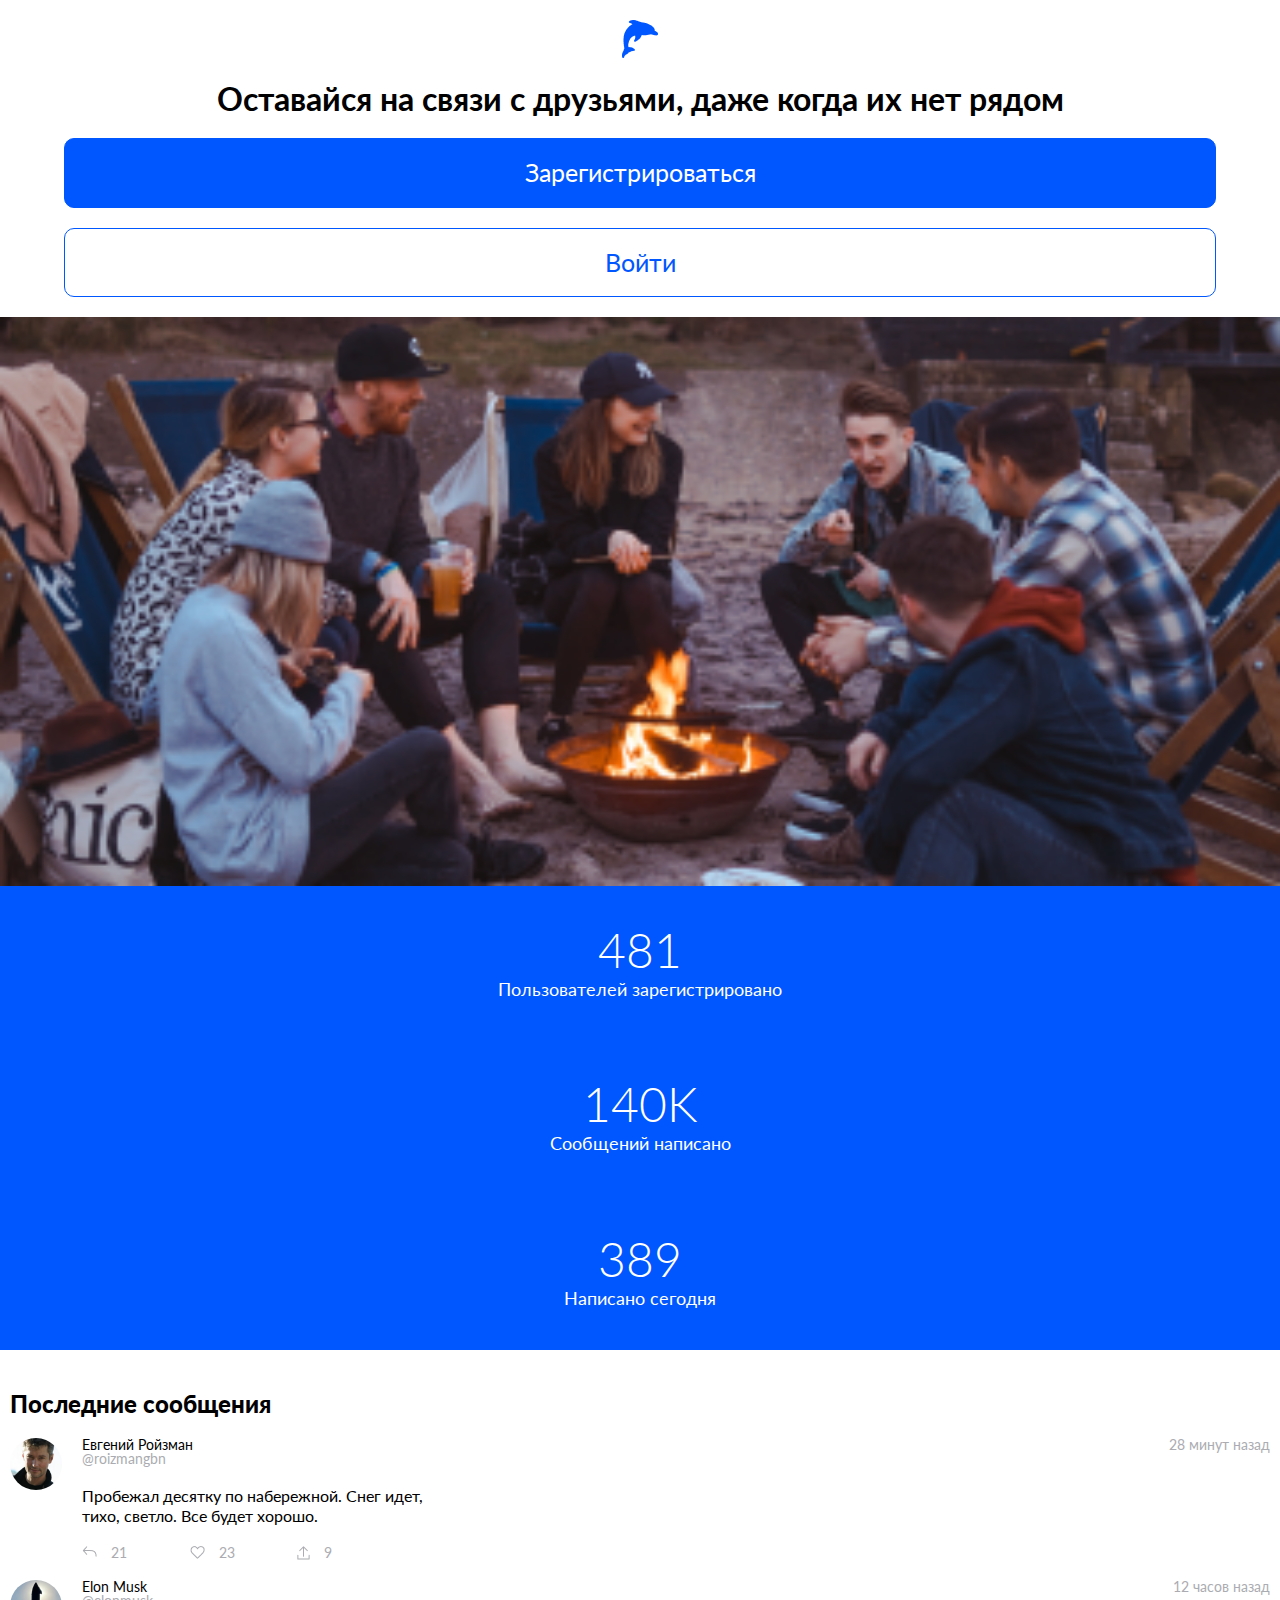
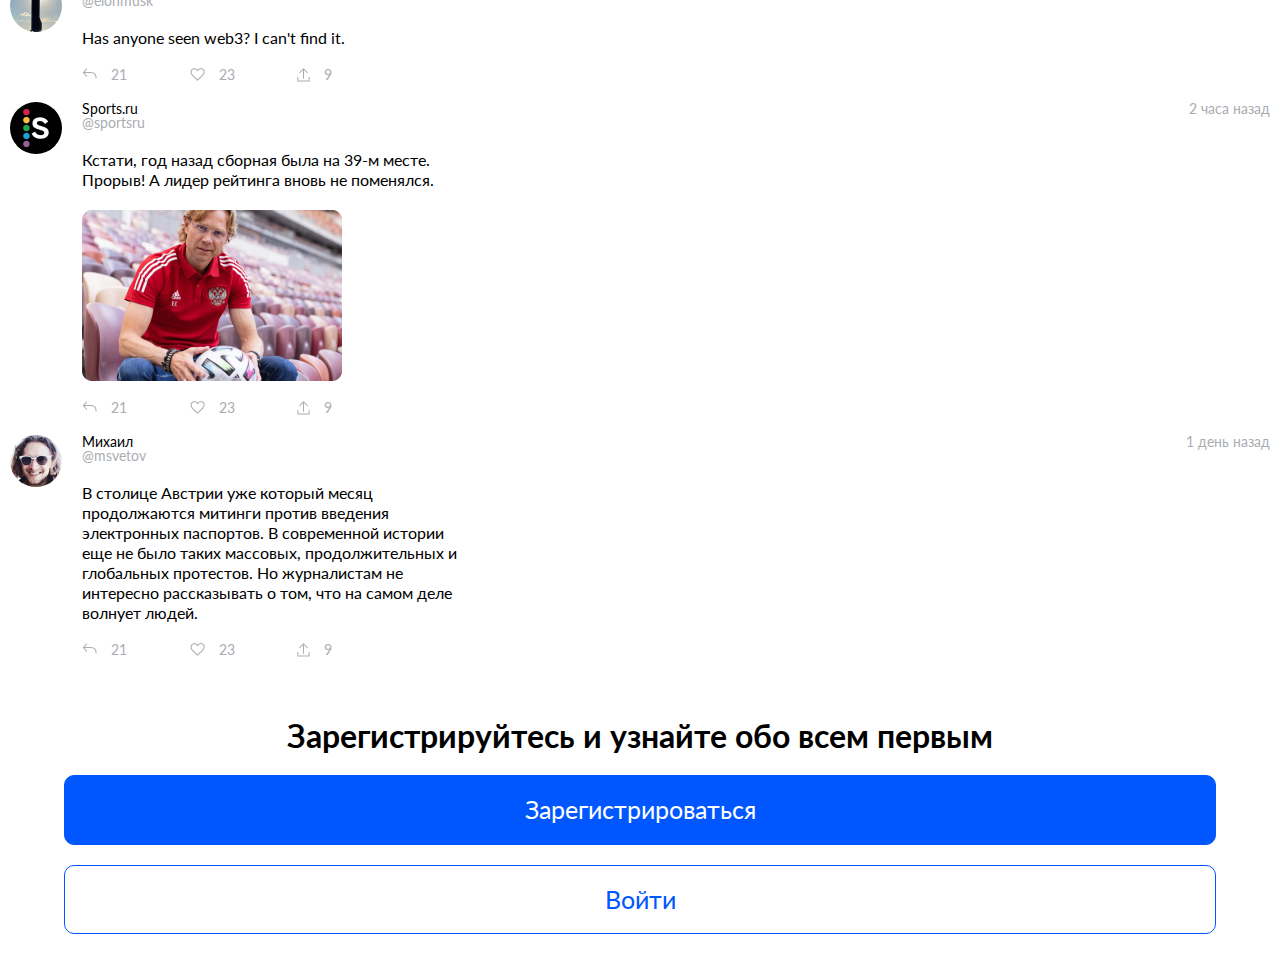
==== index.html @ f8b87ea4 "17 commit" ====
<!DOCTYPE html>
<html lang="en">
<head>
    <meta charset="UTF-8">
    <meta http-equiv="X-UA-Compatible" content="IE=edge">
    <meta name="viewport" content="width=device-width, initial-scale=1.0">
    <title>Document</title>
    <link rel="stylesheet" href="style.css">
    <link rel="preconnect" href="https://fonts.googleapis.com">
    <link rel="preconnect" href="https://fonts.gstatic.com" crossorigin>
    <link href="https://fonts.googleapis.com/css2?family=Grape+Nuts&family=Lato:wght@300;400&display=swap" rel="stylesheet">
</head>
<body>
  <div class="layout">
    <div class="header">
      <div class="intro">
        <div class="intro_logo"><img src="img/logo.png"></div>
          <div class="intro_logo_text">
          <div class="intro_text">
            <p>Оставайся на связи с друзьями, даже когда их нет рядом</p>
          </div>
        </div>
        <div class="intro_buttons">
          <button class="intro_buttons_item button_reg">Зарегистрироваться</button>
          <button class="intro_buttons_item button_enter">Войти</button>
        </div>
      </div>
      <div class="picture">
        <img src="img/header_picture.png" class="picture_header">
      </div>
    </div>
    <div class="main">
      <div class="statistics">
        <div class="statistics_block_item">
          <p class="statistics_num">481</p>
          <p class="statistics_text">Пользователей зарегистрировано</p>
        </div>
        <div class="statistics_block_item">
          <p class="statistics_num">140K</p>
          <p class="statistics_text">Сообщений написано</p>
        </div>
        <div class="statistics_block_item">
          <p class="statistics_num">389</p>
          <p class="statistics_text">Написано сегодня</p>
        </div>
      </div>
      <div class="messages">
        <p class="messages_topic">Последние сообщения</p>
        <div class="messages_block">
            <div class="messages_avatar">
                <img src="img/roizman.png">
            </div>
            <div class="messages_info">
                <div class="messages_info_name_nickname">
                    <p>Евгений Ройзман</p>
                    <p class="messages_info_nickname">@roizmangbn</p>
                </div>
                <div class="messages_info_text"><p>Пробежал десятку по набережной. Снег идет, тихо, светло. Все будет хорошо.</p></div>
                <div class="messages_icons">
                    <div class="left_icon_block icon_block">
                        <div class="left_icon_block_img icon_item"><img src="img/right.png"></div>
                        <div class="left_icon_block_num icon_item"><p>21</p></div>
                    </div>
                    <div class="heart_icon_block icon_block">
                        <div class="left_icon_block_img icon_item"><img src="img/heart.png"></div>
                        <div class="left_icon_block_num icon_item"><p>23</p></div>
                    </div>
                    <div class="share_icon_block icon_block">
                        <div class="left_icon_block_img icon_item"><img src="img/share.png"></div>
                        <div class="left_icon_block_num icon_item"><p>9</p></div>
                    </div>
                </div>
            </div>
            <div class="messages_time"><p>28 минут назад</p></div>
        </div>
        <div class="messages_block">
            <div class="messages_avatar">
                <img src="img/ilon_mask.png">
            </div>
            <div class="messages_info">
                <div class="messages_info_name_nickname">
                    <p>Elon Musk</p>
                    <p class="messages_info_nickname">@elonmusk</p>
                </div>
                <div class="messages_info_text"><p>Has anyone seen web3? I can't find it.</p></div>
                <div class="messages_icons">
                    <div class="left_icon_block icon_block">
                        <div class="left_icon_block_img icon_item"><img src="img/right.png"></div>
                        <div class="left_icon_block_num icon_item"><p>21</p></div>
                    </div>
                    <div class="heart_icon_block icon_block">
                        <div class="left_icon_block_img icon_item"><img src="img/heart.png"></div>
                        <div class="left_icon_block_num icon_item"><p>23</p></div>
                    </div>
                    <div class="share_icon_block icon_block">
                        <div class="left_icon_block_img icon_item"><img src="img/share.png"></div>
                        <div class="left_icon_block_num icon_item"><p>9</p></div>
                    </div>
                </div>
            </div>
            <div class="messages_time"><p>12 часов назад</p></div>
        </div>
        <div class="messages_block">
            <div class="messages_avatar">
                <img src="img/sports_ru_logo.png">
            </div>
            <div class="messages_info">
                <div class="messages_info_name_nickname">
                    <p>Sports.ru</p>
                    <p class="messages_info_nickname">@sportsru</p>
                </div>
                <div class="messages_info_text"><p>Кстати, год назад сборная была на 39-м месте. Прорыв! А лидер рейтинга вновь не поменялся.</p></div>
                <div class="messages_info_img"><img src="img/karpin.png"></div>
                <div class="messages_icons">
                    <div class="left_icon_block icon_block">
                        <div class="left_icon_block_img icon_item"><img src="img/right.png"></div>
                        <div class="left_icon_block_num icon_item"><p>21</p></div>
                    </div>
                    <div class="heart_icon_block icon_block">
                        <div class="left_icon_block_img icon_item"><img src="img/heart.png"></div>
                        <div class="left_icon_block_num icon_item"><p>23</p></div>
                    </div>
                    <div class="share_icon_block icon_block">
                        <div class="left_icon_block_img icon_item"><img src="img/share.png"></div>
                        <div class="left_icon_block_num icon_item"><p>9</p></div>
                    </div>
                </div>
            </div>
            <div class="messages_time"><p>2 часа назад</p></div>
        </div>
        <div class="messages_block msvetov_text">
            <div class="messages_avatar">
                <img src="img/svetov.png">
            </div>
            <div class="messages_info">
                <div class="messages_info_name_nickname">
                    <p>Михаил</p>
                    <p class="messages_info_nickname">@msvetov</p>
                </div>
                <div class="messages_info_text"><p>В столице Австрии уже который месяц продолжаются митинги против введения электронных паспортов. В современной истории еще не было таких массовых, продолжительных и глобальных протестов. Но журналистам не интересно рассказывать о том, что на самом деле волнует людей.</p></div>
                <div class="messages_icons">
                    <div class="left_icon_block icon_block">
                        <div class="left_icon_block_img icon_item"><img src="img/right.png"></div>
                        <div class="left_icon_block_num icon_item"><p>21</p></div>
                    </div>
                    <div class="heart_icon_block icon_block">
                        <div class="left_icon_block_img icon_item"><img src="img/heart.png"></div>
                        <div class="left_icon_block_num icon_item"><p>23</p></div>
                    </div>
                    <div class="share_icon_block icon_block">
                        <div class="left_icon_block_img icon_item"><img src="img/share.png"></div>
                        <div class="left_icon_block_num icon_item"><p>9</p></div>
                    </div>
                </div>
            </div>
            <div class="messages_time"><p>1 день назад</p></div>
        </div>
    </div>
    <div class="footer">
      <div class="intro">
          <div class="intro_logo_text footer_text">
              <div class="intro_text"><p>Зарегистрируйтесь и узнайте обо всем первым</p></div>
          </div>
          <div class="intro_buttons">
              <button class="intro_buttons_item button_reg">Зарегистрироваться</button>
              <button class="intro_buttons_item button_enter">Войти</button>
          </div>
      </div>
  </div>
  </div>
</body>
</html>
---- style.css ----
@import url('https://fonts.googleapis.com/css2?family=Grape+Nuts&display=swap');

body{
    font-family: 'Lato', sans-serif;
}

*{
    padding: 0;
    margin: 0;
    border: 0;
}

*,*:before,*:after{
    -moz-box-sizing: border-box;
    -webkit-box-sizing: border-box;
    box-sizing: border-box;
}

:focus,:active{outline: none;}
a:focus,a:active{outline: none;}

nav,footer,header,aside{display: block;}

html,body{
    height: 100%;
    width: 100%;
    font-size: 100%;
    line-height: 1;
    font-size: 14px; 
    -ms-text-size-adjust: 100%;
    -moz-text-size-adjust: 100%;
    -webkit-text-size-adjust: 100%;
}

input,button,textarea{font-family:inherit}

input::-ms-clear{display: none}
button{cursor: pointer;}
button::-moz-focus-inner {padding:0; border:0;}
a, a:visited{text-decoration: none;}
ul li{list-style: none;}
img{vertical-align: top;}

h1, h2, h3, h4, h5, h6 {font-size: inherit; font-weight: 400;}

.layout{
  margin: 0 auto;
}

.header{
  padding: 20px 0px 0px 0px; 
}

.intro_text{
  font-size: 32px;
  font-weight: 700;
  padding: 0px 25px 0px 25px;
}

.intro{
  margin-bottom: 20px;
}

.intro_logo{
  margin: 0 auto;
  padding: 0 0 60px 0;
  width: 36px;
  height: 38px;
}

.intro_logo_img{
  width: 36px;
  height: 38px;
}


.intro_text p{
  text-align: center;
  line-height: 38px;
}

.intro_buttons{
  display: flex;
  flex-direction: column;
  align-items: center;
  margin-top: 20px;
}

.intro_buttons_item{
  display: inline-block;
  padding: 15px 30px;
  color: white;
  border: 1px solid #0057FF;
  border-radius: 10px;
  user-select: none;
  line-height: 1.5;
  font-size: 25px;
  width: 90%; 
}

.button_reg{
  background: #0057FF;
}

.button_enter{
  background: white;
  color: #0057FF;
  margin-top: 20px;
}

.picture img {
  width: 100%; 
}

.picture_header{
  width: 440px;
}

.main{
  display: flex;
  flex-direction: column;
}

.statistics{
  background: #0057FF;
  display: flex;
  flex-direction: column;
  justify-content: space-around;
  align-items: center;
}

.statistics_block_item{
  text-align: center;
  margin: 40px 0 40px 0;
}

.statistics_num{
  color: white;
  font-size: 48px;
  font-weight: 300;
}

.statistics_text{
  margin-top: 5px;
  color: white;
  font-size: 18px;
  font-weight: 400;
  line-height: 21.6px;
}


.messages_topic{
  font-size: 24px;
  line-height: 28.8px;
  font-weight: 900;
}

.messages{
  max-width: 100%;
  margin: 40px 10px 40px 10px;
  display: flex;
  flex-direction: column;
}

.messages_avatar img{
  border-radius: 30px;
}

.messages_block{
  max-width: 100%;
  display: flex;
}

.messages_avatar{
  margin-right: 20px;
}

.messages p{
  margin-bottom: 20px;
}

.messages_time{
  text-align: end;
  color: #ABACB1;
  flex-grow: 1;
}

.messages_info_nickname{
  color: #ABACB1;
}

.messages_info{
  display: flex;
  flex-direction: column;
  width: 380px;
}

.messages_info_text{
  font-size: 16px;
  line-height: 20px;
}

.messages_info_name_nickname{
  margin-bottom: 20px;
}

.messages_info_name_nickname p{
  margin: 0;
}

.messages_info_nickname{
  color: #ABACB1;
}

.icon_item{
  display: inline-block;
  font-size: 14px;
  color: #ABACB1;
}

.messages_icons{
  width: 250px;
  display: flex;
  justify-content: space-between;
}

.messages_info_img img{
  margin: 0 0 20px 0;
}

.left_icon_block_num{
  margin-left: 10px;
}

.msvetov_text{
 background: linear-gradient(0deg, #FFFFFF 21.87%, rgba(255, 255, 255, 0) 100%);
 mix-blend-mode: normal;
}

.footer{
  max-width: 100%;
}

.footer_text{
  padding: 0 50px 0 50px;
}
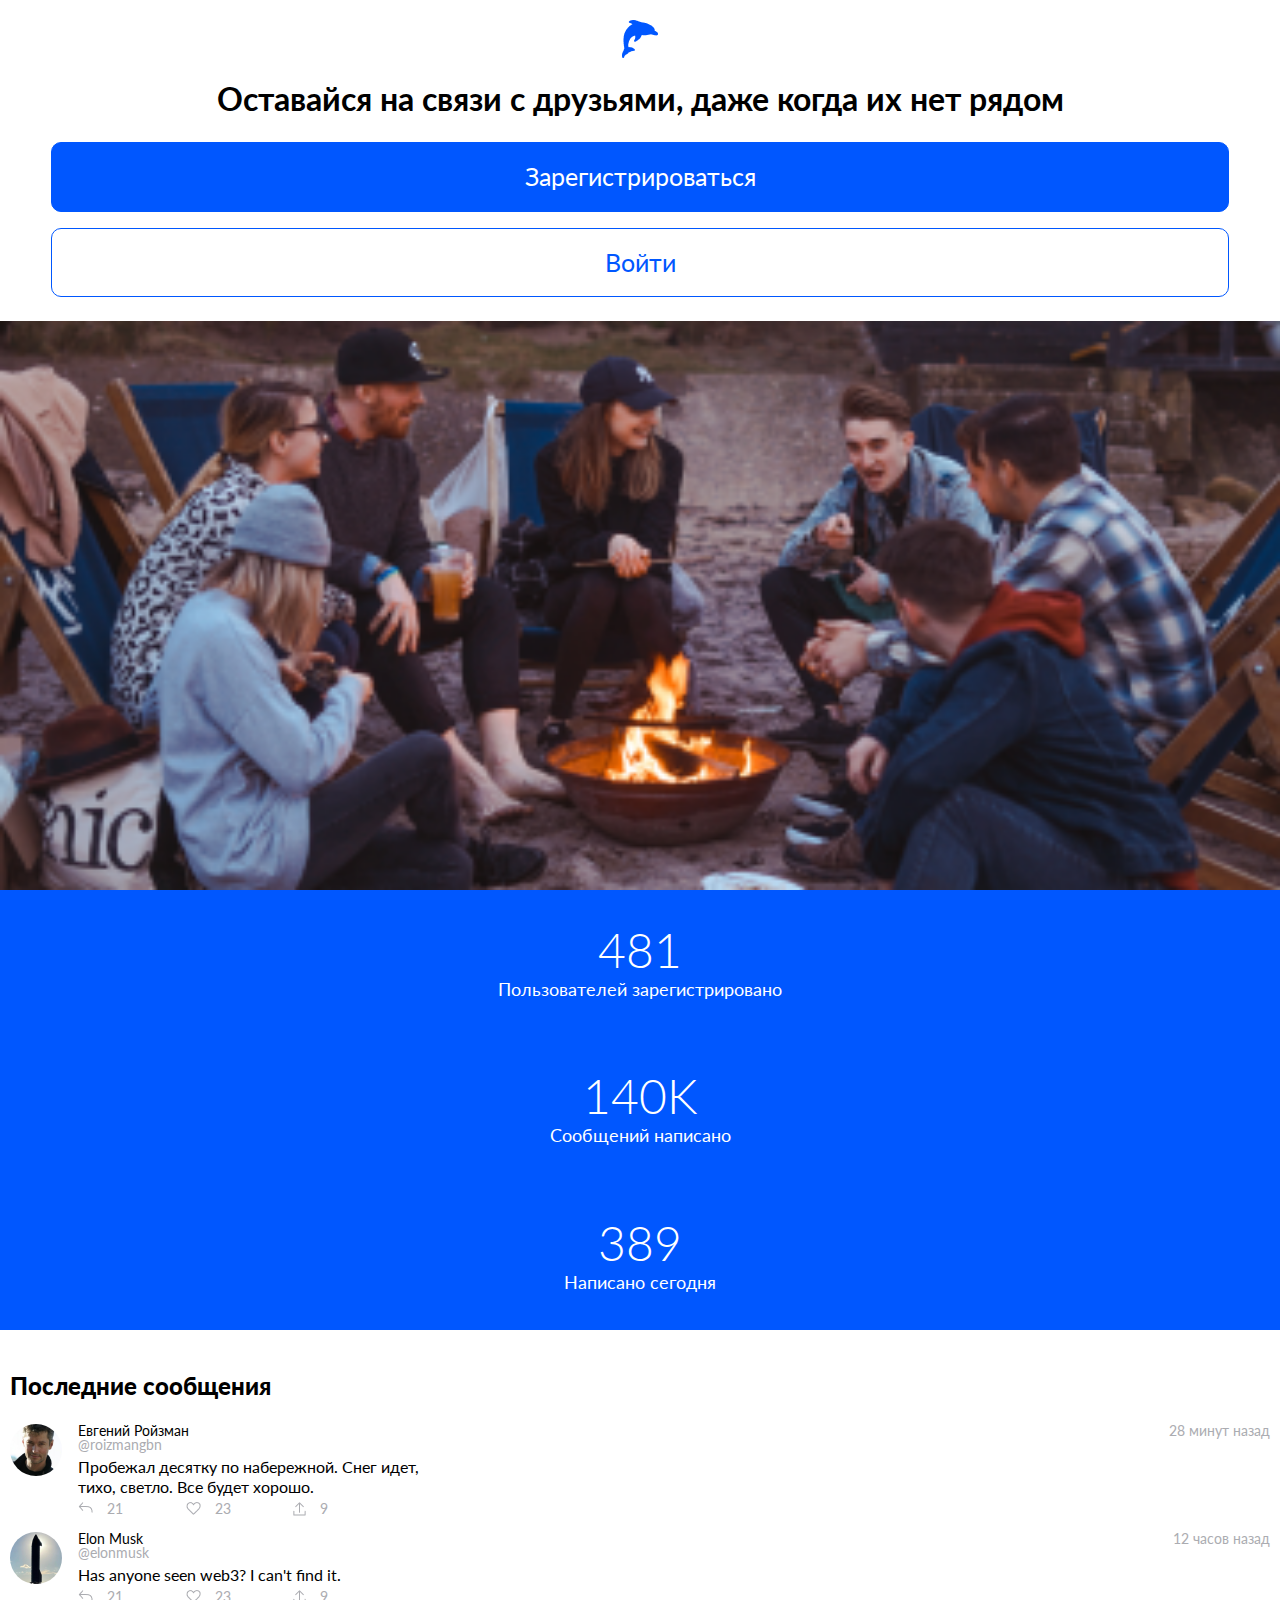
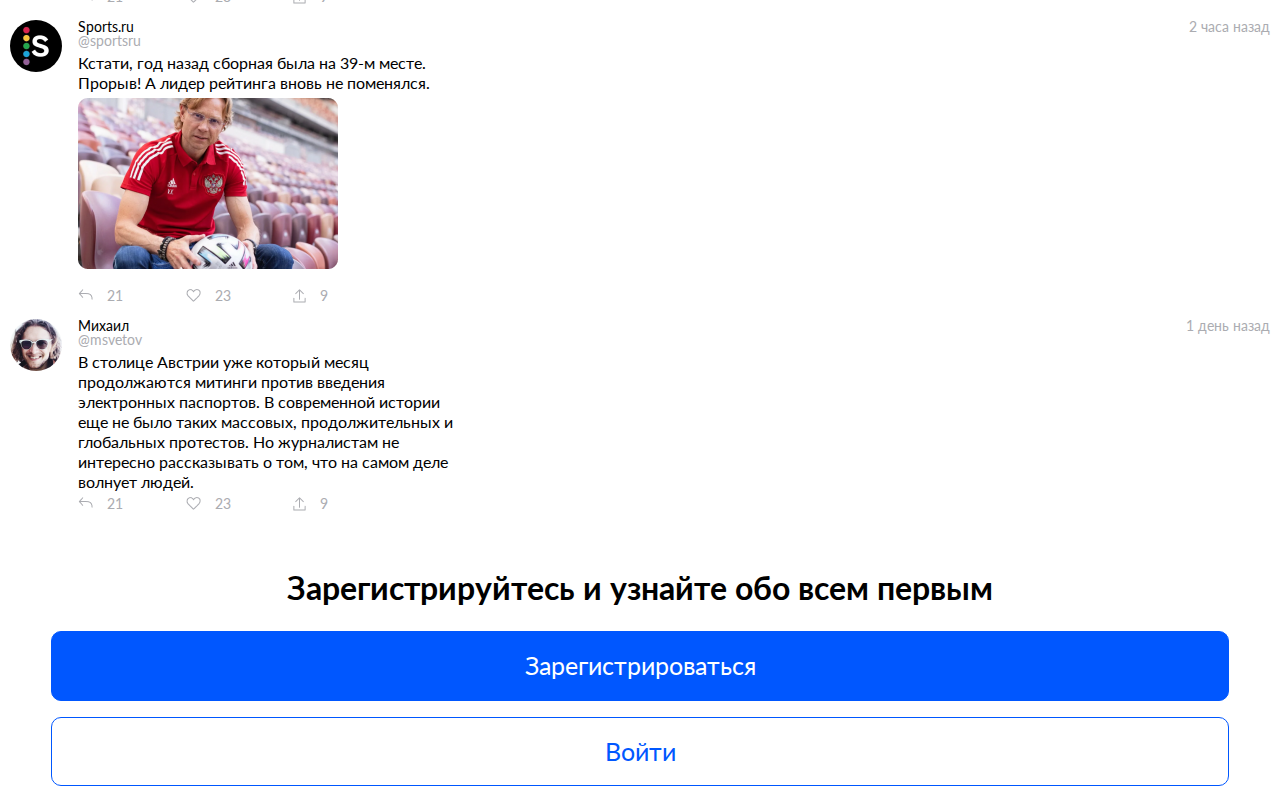
==== commit 39896570: "18 commit" ====
--- a/index.html
+++ b/index.html
@@ -45,7 +45,7 @@
         </div>
       </div>
       <div class="messages">
-        <p class="messages_topic">Последние сообщения</p>
+        <p class="messages_topic messages_p">Последние сообщения</p>
         <div class="messages_block">
             <div class="messages_avatar">
                 <img src="img/roizman.png">
--- a/style.css
+++ b/style.css
@@ -54,11 +54,12 @@
 .intro_text{
   font-size: 32px;
   font-weight: 700;
-  padding: 0px 25px 0px 25px;
+  padding: 0px 0px 0px 0px;
+  word-wrap: break-word;
 }
 
 .intro{
-  margin-bottom: 20px;
+  margin-bottom: 24px;
 }
 
 .intro_logo{
@@ -83,7 +84,7 @@
   display: flex;
   flex-direction: column;
   align-items: center;
-  margin-top: 20px;
+  margin-top: 24px;
 }
 
 .intro_buttons_item{
@@ -95,7 +96,7 @@
   user-select: none;
   line-height: 1.5;
   font-size: 25px;
-  width: 90%; 
+  width: 92%;
 }
 
 .button_reg{
@@ -105,7 +106,7 @@
 .button_enter{
   background: white;
   color: #0057FF;
-  margin-top: 20px;
+  margin-top: 16px;
 }
 
 .picture img {
@@ -131,7 +132,7 @@
 
 .statistics_block_item{
   text-align: center;
-  margin: 40px 0 40px 0;
+  margin: 36px 0 36px 0;
 }
 
 .statistics_num{
@@ -157,7 +158,7 @@
 
 .messages{
   max-width: 100%;
-  margin: 40px 10px 40px 10px;
+  margin: 42px 10px 42px 10px;
   display: flex;
   flex-direction: column;
 }
@@ -172,12 +173,9 @@
 }
 
 .messages_avatar{
-  margin-right: 20px;
-}
-
-.messages p{
-  margin-bottom: 20px;
-}
+  margin-right: 16px;
+}
+
 
 .messages_time{
   text-align: end;
@@ -194,14 +192,20 @@
   flex-direction: column;
   width: 380px;
 }
+
+.messages_p{
+  margin-bottom: 24px;
+}
+
 
 .messages_info_text{
   font-size: 16px;
   line-height: 20px;
+  margin-bottom: 5px;
 }
 
 .messages_info_name_nickname{
-  margin-bottom: 20px;
+  margin-bottom: 5px;
 }
 
 .messages_info_name_nickname p{
@@ -222,6 +226,7 @@
   width: 250px;
   display: flex;
   justify-content: space-between;
+  margin-bottom: 16px;
 }
 
 .messages_info_img img{
@@ -243,4 +248,4 @@
 
 .footer_text{
   padding: 0 50px 0 50px;
-}+}
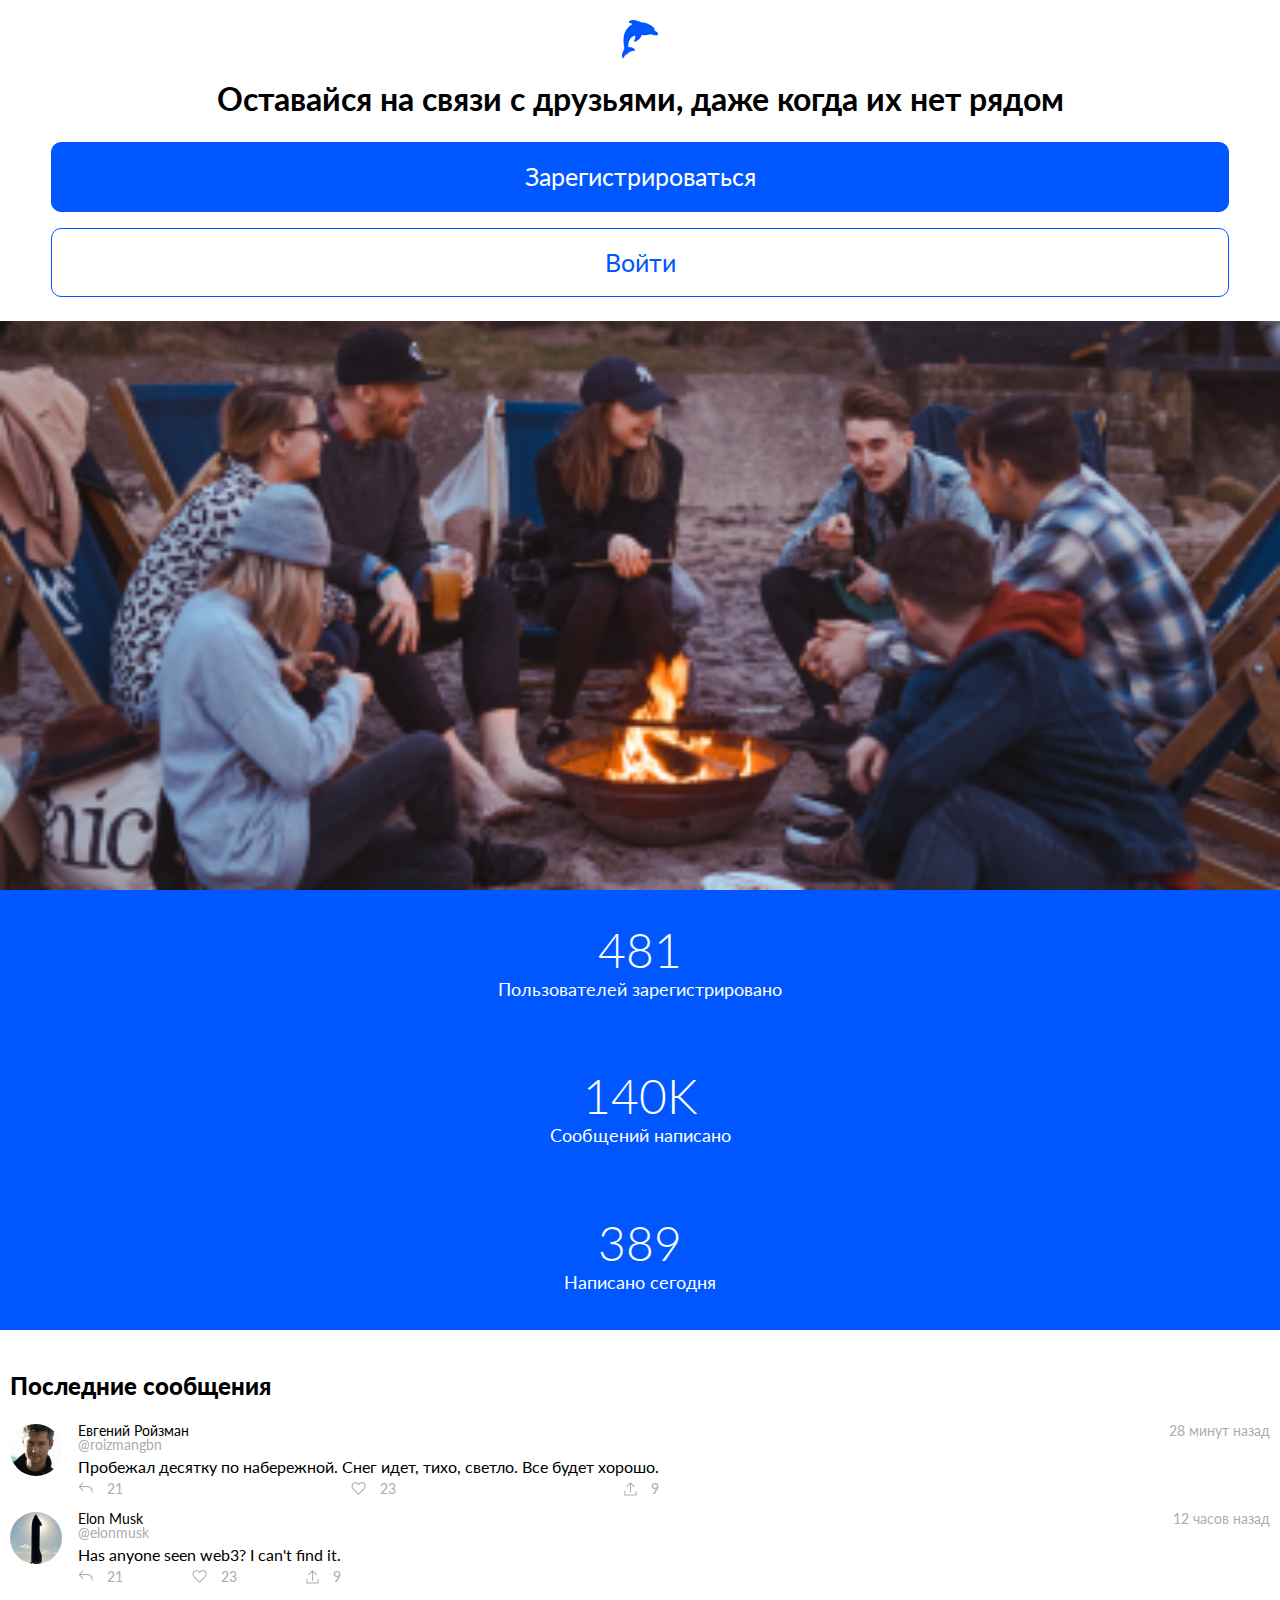
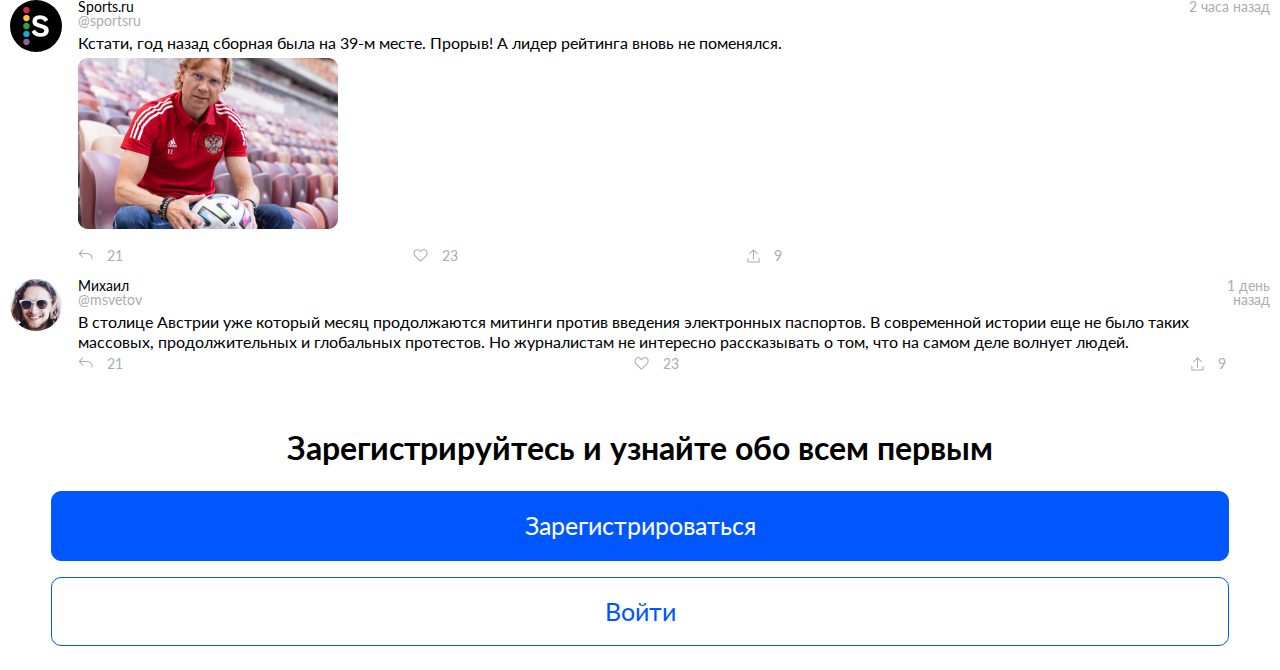
==== commit 6e6988f3: "21 commit" ====
--- a/index.html
+++ b/index.html
@@ -11,8 +11,7 @@
     <link href="https://fonts.googleapis.com/css2?family=Grape+Nuts&family=Lato:wght@300;400&display=swap" rel="stylesheet">
 </head>
 <body>
-  <div class="layout">
-    <div class="header">
+  <div class="header">
       <div class="intro">
         <div class="intro_logo"><img src="img/logo.png"></div>
           <div class="intro_logo_text">
@@ -167,6 +166,5 @@
           </div>
       </div>
   </div>
-  </div>
 </body>
 </html>--- a/style.css
+++ b/style.css
@@ -42,10 +42,6 @@
 img{vertical-align: top;}
 
 h1, h2, h3, h4, h5, h6 {font-size: inherit; font-weight: 400;}
-
-.layout{
-  margin: 0 auto;
-}
 
 .header{
   padding: 20px 0px 0px 0px; 
@@ -190,7 +186,6 @@
 .messages_info{
   display: flex;
   flex-direction: column;
-  width: 380px;
 }
 
 .messages_p{
@@ -223,7 +218,6 @@
 }
 
 .messages_icons{
-  width: 250px;
   display: flex;
   justify-content: space-between;
   margin-bottom: 16px;
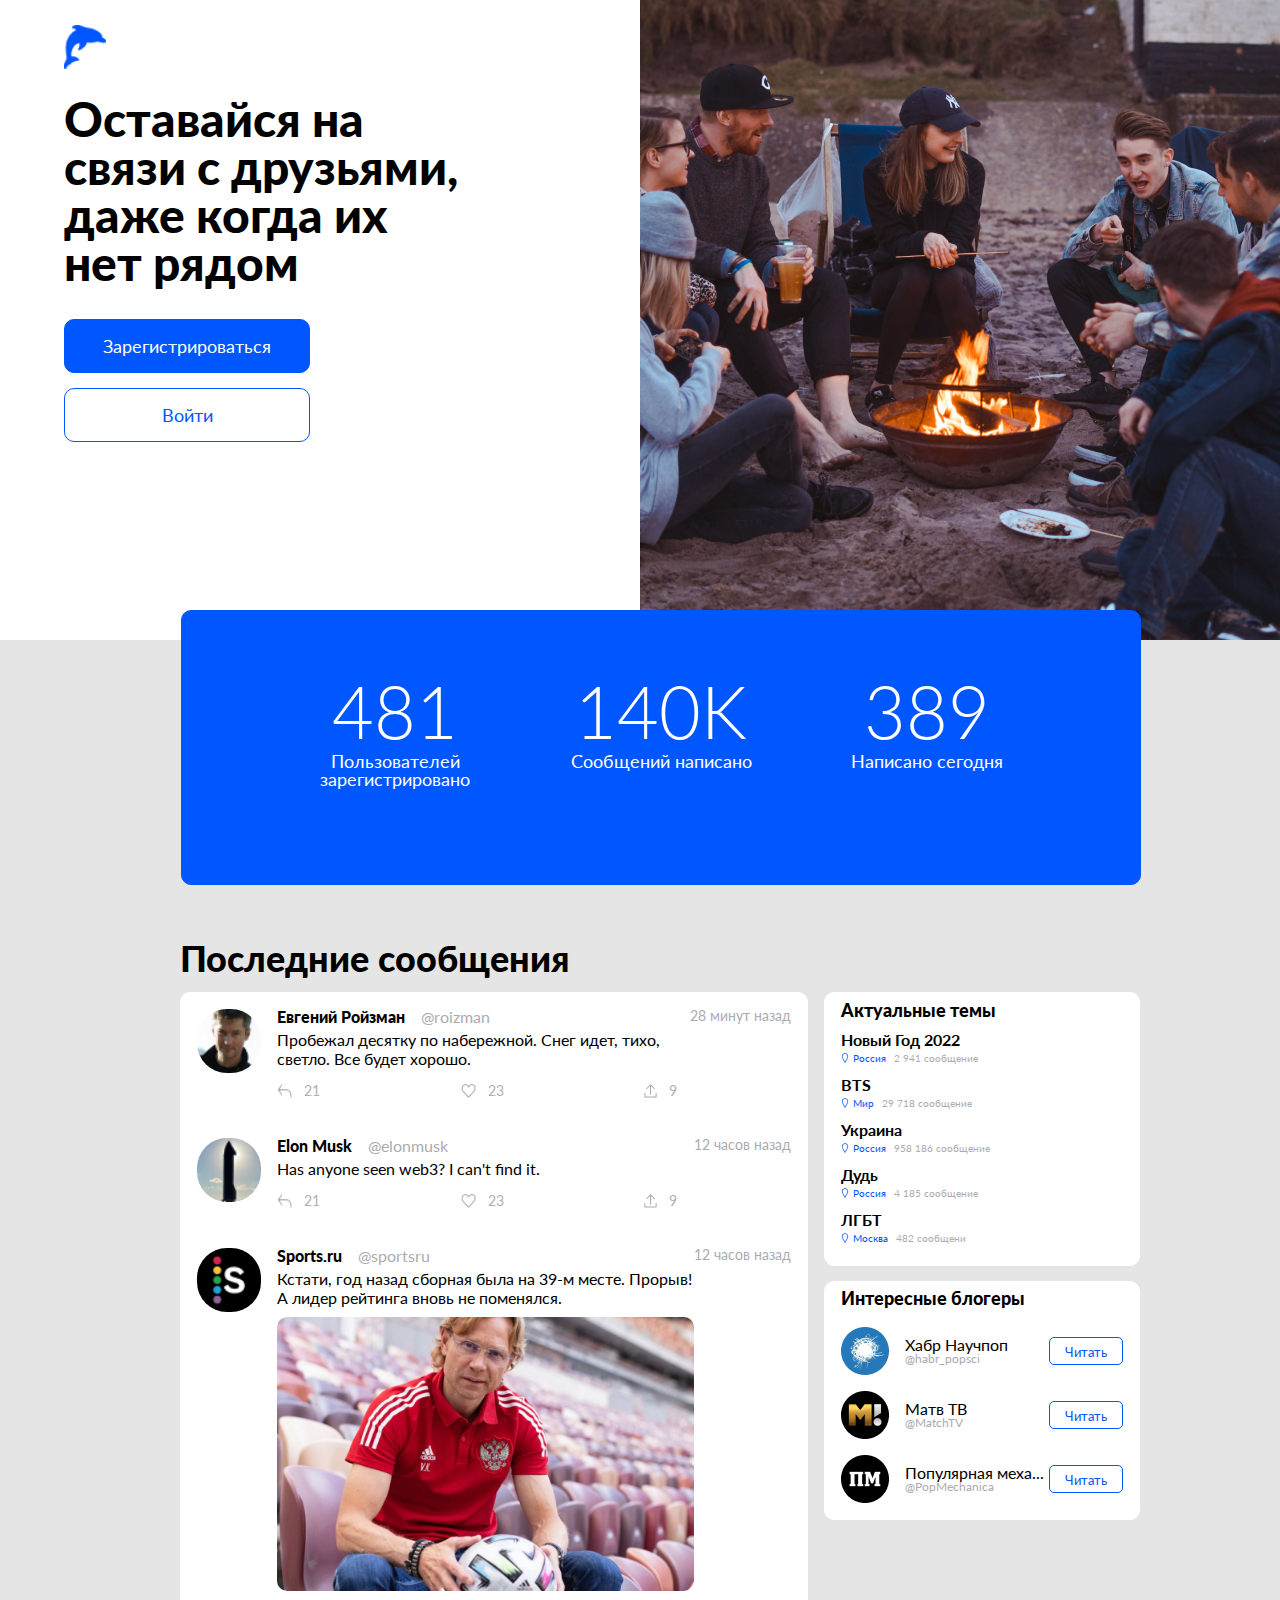
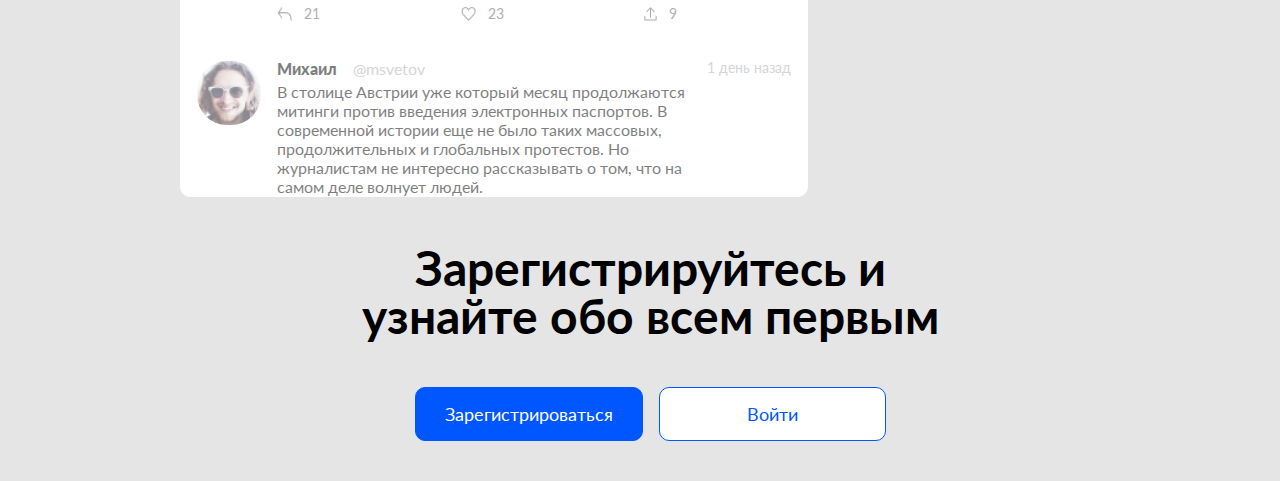
==== commit c1228529: "24 commit" ====
--- a/index.html
+++ b/index.html
@@ -8,163 +8,251 @@
     <link rel="stylesheet" href="style.css">
     <link rel="preconnect" href="https://fonts.googleapis.com">
     <link rel="preconnect" href="https://fonts.gstatic.com" crossorigin>
-    <link href="https://fonts.googleapis.com/css2?family=Grape+Nuts&family=Lato:wght@300;400&display=swap" rel="stylesheet">
+    <link href="https://fonts.googleapis.com/css2?family=Grape+Nuts&family=Lato:wght@300;400;700;900&display=swap" rel="stylesheet">
 </head>
 <body>
-  <div class="header">
-      <div class="intro">
-        <div class="intro_logo"><img src="img/logo.png"></div>
-          <div class="intro_logo_text">
-          <div class="intro_text">
-            <p>Оставайся на связи с друзьями, даже когда их нет рядом</p>
-          </div>
-        </div>
-        <div class="intro_buttons">
-          <button class="intro_buttons_item button_reg">Зарегистрироваться</button>
-          <button class="intro_buttons_item button_enter">Войти</button>
-        </div>
-      </div>
-      <div class="picture">
-        <img src="img/header_picture.png" class="picture_header">
-      </div>
-    </div>
-    <div class="main">
-      <div class="statistics">
-        <div class="statistics_block_item">
-          <p class="statistics_num">481</p>
-          <p class="statistics_text">Пользователей зарегистрировано</p>
-        </div>
-        <div class="statistics_block_item">
-          <p class="statistics_num">140K</p>
-          <p class="statistics_text">Сообщений написано</p>
-        </div>
-        <div class="statistics_block_item">
-          <p class="statistics_num">389</p>
-          <p class="statistics_text">Написано сегодня</p>
-        </div>
-      </div>
-      <div class="messages">
-        <p class="messages_topic messages_p">Последние сообщения</p>
-        <div class="messages_block">
-            <div class="messages_avatar">
-                <img src="img/roizman.png">
-            </div>
-            <div class="messages_info">
-                <div class="messages_info_name_nickname">
-                    <p>Евгений Ройзман</p>
-                    <p class="messages_info_nickname">@roizmangbn</p>
-                </div>
-                <div class="messages_info_text"><p>Пробежал десятку по набережной. Снег идет, тихо, светло. Все будет хорошо.</p></div>
-                <div class="messages_icons">
-                    <div class="left_icon_block icon_block">
-                        <div class="left_icon_block_img icon_item"><img src="img/right.png"></div>
-                        <div class="left_icon_block_num icon_item"><p>21</p></div>
-                    </div>
-                    <div class="heart_icon_block icon_block">
-                        <div class="left_icon_block_img icon_item"><img src="img/heart.png"></div>
-                        <div class="left_icon_block_num icon_item"><p>23</p></div>
-                    </div>
-                    <div class="share_icon_block icon_block">
-                        <div class="left_icon_block_img icon_item"><img src="img/share.png"></div>
-                        <div class="left_icon_block_num icon_item"><p>9</p></div>
-                    </div>
-                </div>
-            </div>
-            <div class="messages_time"><p>28 минут назад</p></div>
-        </div>
-        <div class="messages_block">
-            <div class="messages_avatar">
-                <img src="img/ilon_mask.png">
-            </div>
-            <div class="messages_info">
-                <div class="messages_info_name_nickname">
-                    <p>Elon Musk</p>
-                    <p class="messages_info_nickname">@elonmusk</p>
-                </div>
-                <div class="messages_info_text"><p>Has anyone seen web3? I can't find it.</p></div>
-                <div class="messages_icons">
-                    <div class="left_icon_block icon_block">
-                        <div class="left_icon_block_img icon_item"><img src="img/right.png"></div>
-                        <div class="left_icon_block_num icon_item"><p>21</p></div>
-                    </div>
-                    <div class="heart_icon_block icon_block">
-                        <div class="left_icon_block_img icon_item"><img src="img/heart.png"></div>
-                        <div class="left_icon_block_num icon_item"><p>23</p></div>
-                    </div>
-                    <div class="share_icon_block icon_block">
-                        <div class="left_icon_block_img icon_item"><img src="img/share.png"></div>
-                        <div class="left_icon_block_num icon_item"><p>9</p></div>
-                    </div>
-                </div>
-            </div>
-            <div class="messages_time"><p>12 часов назад</p></div>
-        </div>
-        <div class="messages_block">
-            <div class="messages_avatar">
-                <img src="img/sports_ru_logo.png">
-            </div>
-            <div class="messages_info">
-                <div class="messages_info_name_nickname">
-                    <p>Sports.ru</p>
-                    <p class="messages_info_nickname">@sportsru</p>
-                </div>
-                <div class="messages_info_text"><p>Кстати, год назад сборная была на 39-м месте. Прорыв! А лидер рейтинга вновь не поменялся.</p></div>
-                <div class="messages_info_img"><img src="img/karpin.png"></div>
-                <div class="messages_icons">
-                    <div class="left_icon_block icon_block">
-                        <div class="left_icon_block_img icon_item"><img src="img/right.png"></div>
-                        <div class="left_icon_block_num icon_item"><p>21</p></div>
-                    </div>
-                    <div class="heart_icon_block icon_block">
-                        <div class="left_icon_block_img icon_item"><img src="img/heart.png"></div>
-                        <div class="left_icon_block_num icon_item"><p>23</p></div>
-                    </div>
-                    <div class="share_icon_block icon_block">
-                        <div class="left_icon_block_img icon_item"><img src="img/share.png"></div>
-                        <div class="left_icon_block_num icon_item"><p>9</p></div>
-                    </div>
-                </div>
-            </div>
-            <div class="messages_time"><p>2 часа назад</p></div>
-        </div>
-        <div class="messages_block msvetov_text">
-            <div class="messages_avatar">
-                <img src="img/svetov.png">
-            </div>
-            <div class="messages_info">
-                <div class="messages_info_name_nickname">
-                    <p>Михаил</p>
-                    <p class="messages_info_nickname">@msvetov</p>
-                </div>
-                <div class="messages_info_text"><p>В столице Австрии уже который месяц продолжаются митинги против введения электронных паспортов. В современной истории еще не было таких массовых, продолжительных и глобальных протестов. Но журналистам не интересно рассказывать о том, что на самом деле волнует людей.</p></div>
-                <div class="messages_icons">
-                    <div class="left_icon_block icon_block">
-                        <div class="left_icon_block_img icon_item"><img src="img/right.png"></div>
-                        <div class="left_icon_block_num icon_item"><p>21</p></div>
-                    </div>
-                    <div class="heart_icon_block icon_block">
-                        <div class="left_icon_block_img icon_item"><img src="img/heart.png"></div>
-                        <div class="left_icon_block_num icon_item"><p>23</p></div>
-                    </div>
-                    <div class="share_icon_block icon_block">
-                        <div class="left_icon_block_img icon_item"><img src="img/share.png"></div>
-                        <div class="left_icon_block_num icon_item"><p>9</p></div>
-                    </div>
-                </div>
-            </div>
-            <div class="messages_time"><p>1 день назад</p></div>
-        </div>
-    </div>
-    <div class="footer">
-      <div class="intro">
-          <div class="intro_logo_text footer_text">
-              <div class="intro_text"><p>Зарегистрируйтесь и узнайте обо всем первым</p></div>
-          </div>
-          <div class="intro_buttons">
-              <button class="intro_buttons_item button_reg">Зарегистрироваться</button>
-              <button class="intro_buttons_item button_enter">Войти</button>
-          </div>
-      </div>
-  </div>
+  <header>
+    <div class="header__content">
+      <div class="logo"><img src="img/logo.png"></div>
+      <div class="logo__text"><p>Оставайся на связи с друзьями, даже когда их нет рядом</p></div>
+      <button class="button__reg reg__top">Зарегистрироваться</button>
+      <button class="button__enter enter__top">Войти</button>
+    </div>
+    <div class="header__photo__block__des"><img src="img/header_picture_des.png"></div>
+  </header>
+  <main>
+    <div class="main__content__stat">
+      <div class="main__stat__wrapper">
+        <div class="main__content__stat__block">
+          <div class="main__content__stat__block__num">481</div>
+          <div class="main__content__stat__block__text">Пользователей зарегистрировано</div>
+        </div>
+        <div class="main__content__stat__block">
+          <div class="main__content__stat__block__num">140K</div>
+          <div class="main__content__stat__block__text">Сообщений написано</div>
+        </div>
+        <div class="main__content__stat__block">
+          <div class="main__content__stat__block__num">389</div>
+          <div class="main__content__stat__block__text">Написано сегодня</div>
+        </div>
+      </div>
+    </div>
+      <p class="main__content__messages__title">Последние сообщения</p>
+      <div class="main__content__messages__sideBar__flexBlock">
+        <div class="main__content__messages__flexBlock">
+          <div class="main__content__messages__block">
+            <div class="main__content__messages__userLogo"><img src="img/roizman.png">
+            </div>
+            <div class="main__content__messages__userText">
+              <div class="messages__userText__name"><p>Евгений Ройзман</p>
+              </div>
+              <div class="messages__userText__nickName"><p>@roizman</p>
+              </div>
+              <div class="messages__userText__text"><p>Пробежал десятку по набережной. Снег идет, тихо, светло. Все будет хорошо.</p>
+              </div>
+              <div class="messages__userText__icons">
+                <div class="icon__right icon">
+                  <img src="img/right.png">
+                  <p>21</p>
+                </div>
+                <div class="icon__heart icon">
+                  <img src="img/heart.png">
+                  <p>23</p>
+                </div>
+                <div class="icon__share icon">
+                  <img src="img/share.png">
+                  <p>9</p>
+                </div>
+              </div>
+            </div>
+            <div class="main__content__messages__userTime"><p>28 минут назад</p>
+            </div>
+          </div>
+          <div class="messages__line"></div>
+          <div class="main__content__messages__block">
+            <div class="main__content__messages__userLogo"><img src="img/ilon_mask.png">
+            </div>
+            <div class="main__content__messages__userText">
+              <div class="messages__userText__name"><p>Elon Musk</p>
+              </div>
+              <div class="messages__userText__nickName"><p>@elonmusk</p>
+              </div>
+              <div class="messages__userText__text"><p>Has anyone seen web3? I can't find it.</p>
+              </div>
+              <div class="messages__userText__icons">
+                <div class="icon__right icon">
+                  <img src="img/right.png">
+                  <p>21</p>
+                </div>
+                <div class="icon__heart icon">
+                  <img src="img/heart.png">
+                  <p>23</p>
+                </div>
+                <div class="icon__share icon">
+                  <img src="img/share.png">
+                  <p>9</p>
+                </div>
+              </div>
+            </div>
+            <div class="main__content__messages__userTime"><p>12 часов назад</p>
+            </div>
+          </div>
+          <div class="messages__line"></div>
+          <div class="main__content__messages__block">
+            <div class="main__content__messages__userLogo"><img src="img/sports_ru_logo.png">
+            </div>
+            <div class="main__content__messages__userText">
+              <div class="messages__userText__name"><p>Sports.ru</p>
+              </div>
+              <div class="messages__userText__nickName"><p>@sportsru</p>
+              </div>
+              <div class="messages__userText__text"><p>Кстати, год назад сборная была на 39-м месте. Прорыв! А лидер рейтинга вновь не поменялся.</p>
+              </div>
+              <div class="messages__userPicture">
+                <img src="img/karpin2.png">
+              </div>
+              <div class="messages__userText__icons">
+                <div class="icon__right icon">
+                  <img src="img/right.png">
+                  <p>21</p>
+                </div>
+                <div class="icon__heart icon">
+                  <img src="img/heart.png">
+                  <p>23</p>
+                </div>
+                <div class="icon__share icon">
+                  <img src="img/share.png">
+                  <p>9</p>
+                </div>
+              </div>
+            </div>
+            <div class="main__content__messages__userTime"><p>12 часов назад</p>
+            </div>
+          </div>
+          <div class="messages__line"></div>
+          <div class="main__content__messages__block svetov">
+            <div class="main__content__messages__userLogo"><img src="img/svetov.png">
+            </div>
+            <div class="main__content__messages__userText">
+              <div class="messages__userText__name"><p>Михаил</p>
+              </div>
+              <div class="messages__userText__nickName"><p>@msvetov</p>
+              </div>
+              <div class="messages__userText__text"><p>В столице Австрии уже который месяц продолжаются митинги против введения электронных паспортов. В современной истории еще не было таких массовых, продолжительных и глобальных протестов. Но журналистам не интересно рассказывать о том, что на самом деле волнует людей.</p>
+              </div>
+            </div>
+            <div class="main__content__messages__userTime"><p>1 день назад</p>
+            </div>
+          </div>
+        </div>
+        <div class="main__content__sidebar__block">
+          <div class="main__content__actualTopics">
+            <p class="actualTopics__title">Актуальные темы</p>
+            <div class="actualTopics__block">
+              <div class="actual__topics__block">
+                <p class="sidebar__topic__name">Новый Год 2022</p>
+                <div class="topic__info">
+                  <div class="topic__info__img"><img src="img/icon.png">
+                  </div>
+                  <div class="topic__info__country"><p>Россия</p>
+                  </div>
+                  <div class="topic__info__messages"><p>2 941 сообщение</p></div>
+                </div>
+              </div>
+              <div class="actual__topics__block">
+                <p class="sidebar__topic__name">BTS</p>
+                <div class="topic__info">
+                  <div class="topic__info__img"><img src="img/icon.png">
+                  </div>
+                  <div class="topic__info__country"><p>Мир</p>
+                  </div>
+                  <div class="topic__info__messages"><p>29 718 сообщение</p>
+                  </div>
+                </div>
+              </div>
+              <div class="actual__topics__block">
+                <p class="sidebar__topic__name">Украина</p>
+                <div class="topic__info">
+                  <div class="topic__info__img"><img src="img/icon.png">
+                  </div>
+                  <div class="topic__info__country"><p>Россия</p>
+                  </div>
+                  <div class="topic__info__messages"><p>958 186 сообщение</p>
+                  </div>
+                </div>
+              </div>
+              <div class="actual__topics__block">
+                <p class="sidebar__topic__name">Дудь</p>
+                <div class="topic__info">
+                  <div class="topic__info__img"><img src="img/icon.png">
+                  </div>
+                  <div class="topic__info__country"><p>Россия</p>
+                  </div>
+                  <div class="topic__info__messages"><p>4 185 сообщение</p>
+                  </div>
+                </div>
+              </div>
+              <div class="actual__topics__block">
+                <p class="sidebar__topic__name">ЛГБТ</p>
+                <div class="topic__info">
+                  <div class="topic__info__img"><img src="img/icon.png">
+                  </div>
+                  <div class="topic__info__country"><p>Москва</p>
+                  </div>
+                  <div class="topic__info__messages"><p>482 сообщени</p>
+                  </div>
+                </div>
+              </div>
+            </div>
+          </div>
+          <div class="main__content__interestingBloggers">
+            <p class="sidebar__inerestingBloggers__title">Интересные блогеры</p>
+            <div class="sidebar__bloggers__block">
+              <div class="intBloggers__block">
+                <div class="intBloggers__logo">
+                  <img src="img/habr.png">
+                </div>
+                <div class="intBloggers__text">
+                  <p class="intBloggers__name">Хабр Научпоп</p>
+                  <p class="intBloggers__nickName">@habr_popsci</p>
+                </div>
+                <button class="intBloggers__button">Читать</button>
+              </div>
+              <div class="intBloggers__block">
+                <div class="intBloggers__logo">
+                  <img src="img/matchtv.png">
+                </div>
+                <div class="intBloggers__text">
+                  <p class="intBloggers__name">Матв ТВ</p>
+                  <p class="intBloggers__nickName">@MatchTV</p>
+                </div>
+                <button class="intBloggers__button">Читать</button>
+              </div>
+              <div class="intBloggers__block">
+                <div class="intBloggers__logo">
+                  <img src="img/pm.png">
+                </div>
+                <div class="intBloggers__text">
+                  <p class="intBloggers__name">Популярная меха...</p>
+                  <p class="intBloggers__nickName">@PopMechanica</p>
+                </div>
+                <button class="intBloggers__button">Читать</button>
+            </div>
+            </div>
+          </div>
+        </div>
+      </div>
+    </div>
+  </main>
+  <footer>
+    <div class="footer__content">
+      <div class="logo__text"><p>Зарегистрируйтесь и узнайте обо всем первым</p>
+      </div>
+      <div class="footer__buttons">
+        <button class="button__reg reg__footer">Зарегистрироваться</button>
+        <button class="button__enter enter__footer">Войти</button>
+      </div>
+    </div>
+  </footer>
 </body>
 </html>--- a/style.css
+++ b/style.css
@@ -1,7 +1,7 @@
 @import url('https://fonts.googleapis.com/css2?family=Grape+Nuts&display=swap');
 
 body{
-    font-family: 'Lato', sans-serif;
+  font-family: 'Lato', sans-serif;
 }
 
 *{
@@ -22,8 +22,7 @@
 nav,footer,header,aside{display: block;}
 
 html,body{
-    height: 100%;
-    width: 100%;
+    max-width: 100%;
     font-size: 100%;
     line-height: 1;
     font-size: 14px; 
@@ -43,203 +42,501 @@
 
 h1, h2, h3, h4, h5, h6 {font-size: inherit; font-weight: 400;}
 
-.header{
-  padding: 20px 0px 0px 0px; 
-}
-
-.intro_text{
-  font-size: 32px;
-  font-weight: 700;
-  padding: 0px 0px 0px 0px;
-  word-wrap: break-word;
-}
-
-.intro{
-  margin-bottom: 24px;
-}
-
-.intro_logo{
-  margin: 0 auto;
-  padding: 0 0 60px 0;
-  width: 36px;
-  height: 38px;
-}
-
-.intro_logo_img{
-  width: 36px;
-  height: 38px;
-}
-
-
-.intro_text p{
+header{
+    display: flex;
+    flex-direction: column;
+}
+
+.header__content{
+    display: flex;
+    flex-direction: column;
+    padding: 25px 15px;
+    font-size: 32px;
+    font-weight: bold;
+}
+
+.logo{
+    margin: 0 auto;
+}
+
+.logo__text{
+    text-align: center;
+}
+
+.logo__text p{
+    margin-bottom: 15px;
+    margin-top: 22px;
+}
+
+.footer__content{
+    display: flex;
+    flex-direction: column;
+}
+
+.button__reg{
+  background-color: #0057FF;
+  border: 1px solid #0057FF;
+  border-radius: 10px;
+  color: white;
+  margin-bottom: 15px;
+  font-size: 18px;
+  width: 100%;
+  padding: 15px 0;
+}
+
+.button__enter{
+  border: 1px solid #0057FF;
+  border-radius: 10px;
+  color: #0057FF;
+  background: white;
+  font-size: 18px;
+  width: 100%;
+  padding: 15px 0;
+}
+
+.main__content__stat{
+  background: #0057FF;
+  color: white;
   text-align: center;
-  line-height: 38px;
-}
-
-.intro_buttons{
+}
+
+.header__photo{
+  width: 100%;
+}
+
+.header__photo__img{
+  width: 100%;
+}
+
+.footer__content{
   display: flex;
   flex-direction: column;
-  align-items: center;
+  padding: 25px 15px;
+  font-size: 32px;
+  font-weight: bold;
+}
+
+.main__content__messages__block{
+  margin: 42px 16px 0px 16px; 
+}
+
+.main__content__messages__block{
+  display: flex;
   margin-top: 24px;
 }
 
-.intro_buttons_item{
-  display: inline-block;
-  padding: 15px 30px;
-  color: white;
-  border: 1px solid #0057FF;
+.main__content__messages__userTime{
+  flex-grow: 1;
+  text-align: end;
+  color: #ABACB1;
+}
+
+.messages__userText__nickName{
+  color: #ABACB1;
+  font-size: 14px;
+}
+
+.messages__userText__name{
+  font-size: 14px;
+  font-weight: 900;
+}
+
+.messages__userText__text{
+  font-size: 16px;
+}
+
+.messages__userText__text{
+  line-height: 19px;
+}
+
+.main__content__messages__title{
+  font-size: 24px;
+  font-weight: 900;
+  line-height: 19px;
+  margin-top: 42px;
+  margin-left: 16px;
+}
+
+.main__content__messages__userLogo img{
+  border-radius: 30px;
+}
+
+.main__content__messages__userLogo{
+  margin-right: 16px;
+}
+
+.messages__userText__text{
+  margin-top: 5px;
+}
+
+.messages__userText__icons{
+  display: flex;
+  justify-content: space-between;
+  margin-top: 5px;
+  max-width: 200px;
+}
+
+.icon{
+  display: flex;
+}
+
+.icon p{
+  margin-left: 12px;
+  color: #B1B1B1;
+  size: 14px;
+}
+
+.messages__line{
+  height: 1px;
+  width: 100%;
+  background: #E9E9E9;
+  border: 1px solid #E9E9E9;
+  margin: 16px 0;
+}
+
+.main__content__messages__userTime{
+  font-size: 10px;
+}
+
+.messages__userPicture img{
   border-radius: 10px;
-  user-select: none;
-  line-height: 1.5;
-  font-size: 25px;
-  width: 92%;
-}
-
-.button_reg{
-  background: #0057FF;
-}
-
-.button_enter{
-  background: white;
-  color: #0057FF;
-  margin-top: 16px;
-}
-
-.picture img {
-  width: 100%; 
-}
-
-.picture_header{
-  width: 440px;
-}
-
-.main{
-  display: flex;
-  flex-direction: column;
-}
-
-.statistics{
-  background: #0057FF;
-  display: flex;
-  flex-direction: column;
-  justify-content: space-around;
-  align-items: center;
-}
-
-.statistics_block_item{
-  text-align: center;
-  margin: 36px 0 36px 0;
-}
-
-.statistics_num{
-  color: white;
+  margin-top: 10px;
+}
+
+.svetov{
+  background: linear-gradient(0deg, #FFFFFF 21.87%, rgba(255, 255, 255, 0) 100%);
+  opacity: 0.5;
+}
+
+.messages__userPicture img{
+  width: 100%;
+}
+
+.main__stat__wrapper{
+  padding: 36px 0;
+}
+
+.main__content__stat__block{
+  margin-bottom: 32px;
+}
+
+.main__content__stat__block:last-child{
+  margin-bottom: 0;
+}
+
+.main__content__stat__block__num{
   font-size: 48px;
   font-weight: 300;
 }
 
-.statistics_text{
-  margin-top: 5px;
-  color: white;
+.main__content__stat__block__text{
   font-size: 18px;
   font-weight: 400;
-  line-height: 21.6px;
-}
-
-
-.messages_topic{
-  font-size: 24px;
-  line-height: 28.8px;
-  font-weight: 900;
-}
-
-.messages{
-  max-width: 100%;
-  margin: 42px 10px 42px 10px;
-  display: flex;
-  flex-direction: column;
-}
-
-.messages_avatar img{
-  border-radius: 30px;
-}
-
-.messages_block{
-  max-width: 100%;
-  display: flex;
-}
-
-.messages_avatar{
-  margin-right: 16px;
-}
-
-
-.messages_time{
-  text-align: end;
-  color: #ABACB1;
-  flex-grow: 1;
-}
-
-.messages_info_nickname{
-  color: #ABACB1;
-}
-
-.messages_info{
-  display: flex;
-  flex-direction: column;
-}
-
-.messages_p{
-  margin-bottom: 24px;
-}
-
-
-.messages_info_text{
-  font-size: 16px;
-  line-height: 20px;
-  margin-bottom: 5px;
-}
-
-.messages_info_name_nickname{
-  margin-bottom: 5px;
-}
-
-.messages_info_name_nickname p{
-  margin: 0;
-}
-
-.messages_info_nickname{
-  color: #ABACB1;
-}
-
-.icon_item{
-  display: inline-block;
-  font-size: 14px;
-  color: #ABACB1;
-}
-
-.messages_icons{
-  display: flex;
-  justify-content: space-between;
-  margin-bottom: 16px;
-}
-
-.messages_info_img img{
-  margin: 0 0 20px 0;
-}
-
-.left_icon_block_num{
-  margin-left: 10px;
-}
-
-.msvetov_text{
- background: linear-gradient(0deg, #FFFFFF 21.87%, rgba(255, 255, 255, 0) 100%);
- mix-blend-mode: normal;
-}
-
-.footer{
-  max-width: 100%;
-}
-
-.footer_text{
-  padding: 0 50px 0 50px;
-}
+  margin-top: 5px;
+}
+
+.messages__userText__text{
+  line-height: 19px;
+}
+
+.header__photo__block__des{
+  display: none;
+}
+
+.main__content__sidebar__block{
+  display: none;
+}
+
+
+@media screen and (min-width:1200px) {
+  header{
+    display: flex;
+    flex-direction: row;
+  }
+  .header__content{
+    flex-basis: 50%;
+  }
+  .header__photo__block__des{
+    flex-basis: 50%;
+  }
+  main{
+    background: #E5E5E5;
+  }
+  footer{
+    background: #E5E5E5;
+  }
+  .main__content__messages__title{
+    margin-left: 180px;
+    margin-bottom: 24px;
+    font-size: 36px;
+    margin-top: 34px;
+  }
+  .main__content__messages__flexBlock{
+    background: white;
+    border: 1px solid white;
+    border-radius: 10px;
+  }
+  .main__content__actualTopics{
+    background: white;
+  }
+  .main__content__interestingBloggers{
+    background: white;
+  }
+  .main__content__messages__sideBar__flexBlock{
+    display: flex;
+  }
+  .messages__line{
+    display: none;
+  }
+  .header__content{
+    
+    padding-right: 166px;
+    padding-left: 64px;
+    font-size: 48px;
+  }
+  .header__content p{
+    text-align: left;
+    margin-bottom: 32px;
+    font-weight: 900;
+  }
+  .logo{
+    margin-left: 0;
+  }
+  .logo img{
+    width: 42px;
+    height: 44px;
+  }
+  .header__photo__block{
+    display: none;
+  }
+  .header__photo__block__des{
+    display: block;
+    flex: 1;
+  }
+  .header__photo__block__des img{
+    width: 100%;
+    height: 100%;
+  }
+  .enter__top{
+    width: 60%;
+  }
+  .reg__top{
+    width: 60%;
+  }
+  .main__content__stat{
+    display: flex;
+    margin-left: 181px;
+    margin-right: 139px;
+    border: 1px solid #0057FF;
+    border-radius: 10px;
+    flex-direction: column;
+    position: relative;
+    top: -30px
+  }
+  
+  .main__stat__wrapper{
+    display: flex;
+    padding-bottom: 64px;
+    padding-top: 64px;
+    padding-left: 80px;
+    padding-right: 80px;
+  }
+  .main__content__stat__block{
+    flex: 33%;
+  }
+  .main__content__stat__block__num{
+    font-size: 72px;
+    font-weight: 300;
+  }
+  .main__content__stat__block__text{
+    font-size: 18px;
+    font-weight: 400;
+  }
+
+  .main__content__sidebar__block{
+    display: block;
+    margin-left: 16px;
+    margin-right: 140px;
+    height: 100%;
+  }
+
+  .main__content__messages__flexBlock{
+    margin-left: 180px;
+  }
+
+  .topic__info{
+    display: flex;
+  }
+  .logo__text p{
+    font-size: 48px;
+  }
+
+  .footer__content{
+    margin-left: 330px;
+    margin-right: 309px;
+  }
+
+  .footer__buttons{
+    display: flex;
+    margin-top: 32px;
+  }
+
+  .enter__footer{
+    margin-left: 16px;
+    margin-right: 70px;
+    height: 100%;
+  }
+
+  .reg__footer{
+    margin-left: 70px;
+  }
+
+  .main__content__messages__userLogo img{
+    width: 64px;
+    height: 64px;
+  }
+
+  .main__content__messages__userTime{
+    font-size: 16px;
+  }
+
+  .messages__userText__name{
+    font-size: 16px;
+  }
+  .messages__userText__nickName{
+    font-size: 16px;
+  }
+
+  .actualTopics__title{
+    font-size: 18px;
+    font-weight: 900;
+    margin-left: 16px;
+    margin-top: 8px;
+  }
+
+  .actualTopics__block{
+    margin-left: 16px;
+    margin-bottom: 8px;
+    margin-top: 13px;
+  }
+
+  .topic__info{
+    margin-bottom: 10px;
+  }
+
+  .actual__topics__block:last-child{
+    margin-bottom: 0px;
+  }
+
+  .topic__info__country{
+    margin-right: 8px;
+    margin-left: 4px;
+    font-size: 10px;
+    font-weight: 400;
+    color: #0057FF;
+  }
+
+  .topic__info__messages{
+    font-size: 10px;
+    font-weight: 400;
+    color: #ABACB1;
+  }
+
+  .sidebar__topic__name{
+    font-size: 16px;
+    font-weight: 700;
+    margin-bottom: 5px;
+  }
+
+  .actual__topics__block{
+    display: flex;
+    flex-direction: column;
+  }
+
+  .sidebar__inerestingBloggers__title{
+    font-size: 18px;
+    font-weight: 900;
+    margin-left: 16px;
+    margin-top: 7px;
+  }
+  .main__content__actualTopics{
+    margin-bottom: 15px;
+    border: 1px solid white;
+    border-radius: 10px;
+  }
+
+  .intBloggers__block{
+    display: flex;
+  }
+  .sidebar__bloggers__block{
+    margin-top: 20px;
+    margin-left: 16px;
+    margin-right: 16px;
+    background: white;
+  }
+  .intBloggers__text{
+    flex-grow: 1;
+    flex-basis: content;
+    margin-left: 16px;
+    display: flex;
+    flex-direction: column;
+    justify-content: center;
+  }
+  .intBloggers__text p{
+    white-space: nowrap; 
+  }
+  .intBloggers__block{
+    margin-bottom: 16px;
+  }
+
+  .intBloggers__button{
+    background: white;
+    border: 1px solid #0057FF;
+    border-radius: 5px;
+    color: #0057FF;
+    padding-left: 15px;
+    padding-right: 15px;
+    padding-top: 6px;
+    padding-bottom: 4px;
+    height: 100%;
+    display: flex;
+    align-self: center;
+    margin-left: 5px;
+  }
+
+  .intBloggers__block:last-child{
+    margin-bottom: 0;
+  }
+  .main__content__interestingBloggers{
+    height: 100%;
+    padding-bottom: 16px;
+    border: 1px solid white;
+    border-radius: 10px;
+  }
+  .intBloggers__name{
+    font-size: 16px;
+  }
+  .intBloggers__nickName{
+    font-size: 12px;
+    color: #ABACB1;
+  }
+  .messages__userText__name{
+    float: left;
+    margin-right: 16px;
+  }
+  .main__content__messages__block{
+    margin-top: 40px;
+  }
+  .main__content__messages__block:first-child{
+    margin-top: 16px;
+  }
+  .messages__userText__icons{
+    margin-top: 16px;
+    min-width: 400px;
+  }
+  .main__content__messages__userTime p{
+    white-space: nowrap;
+    font-size: 14px; 
+  }
+  
+}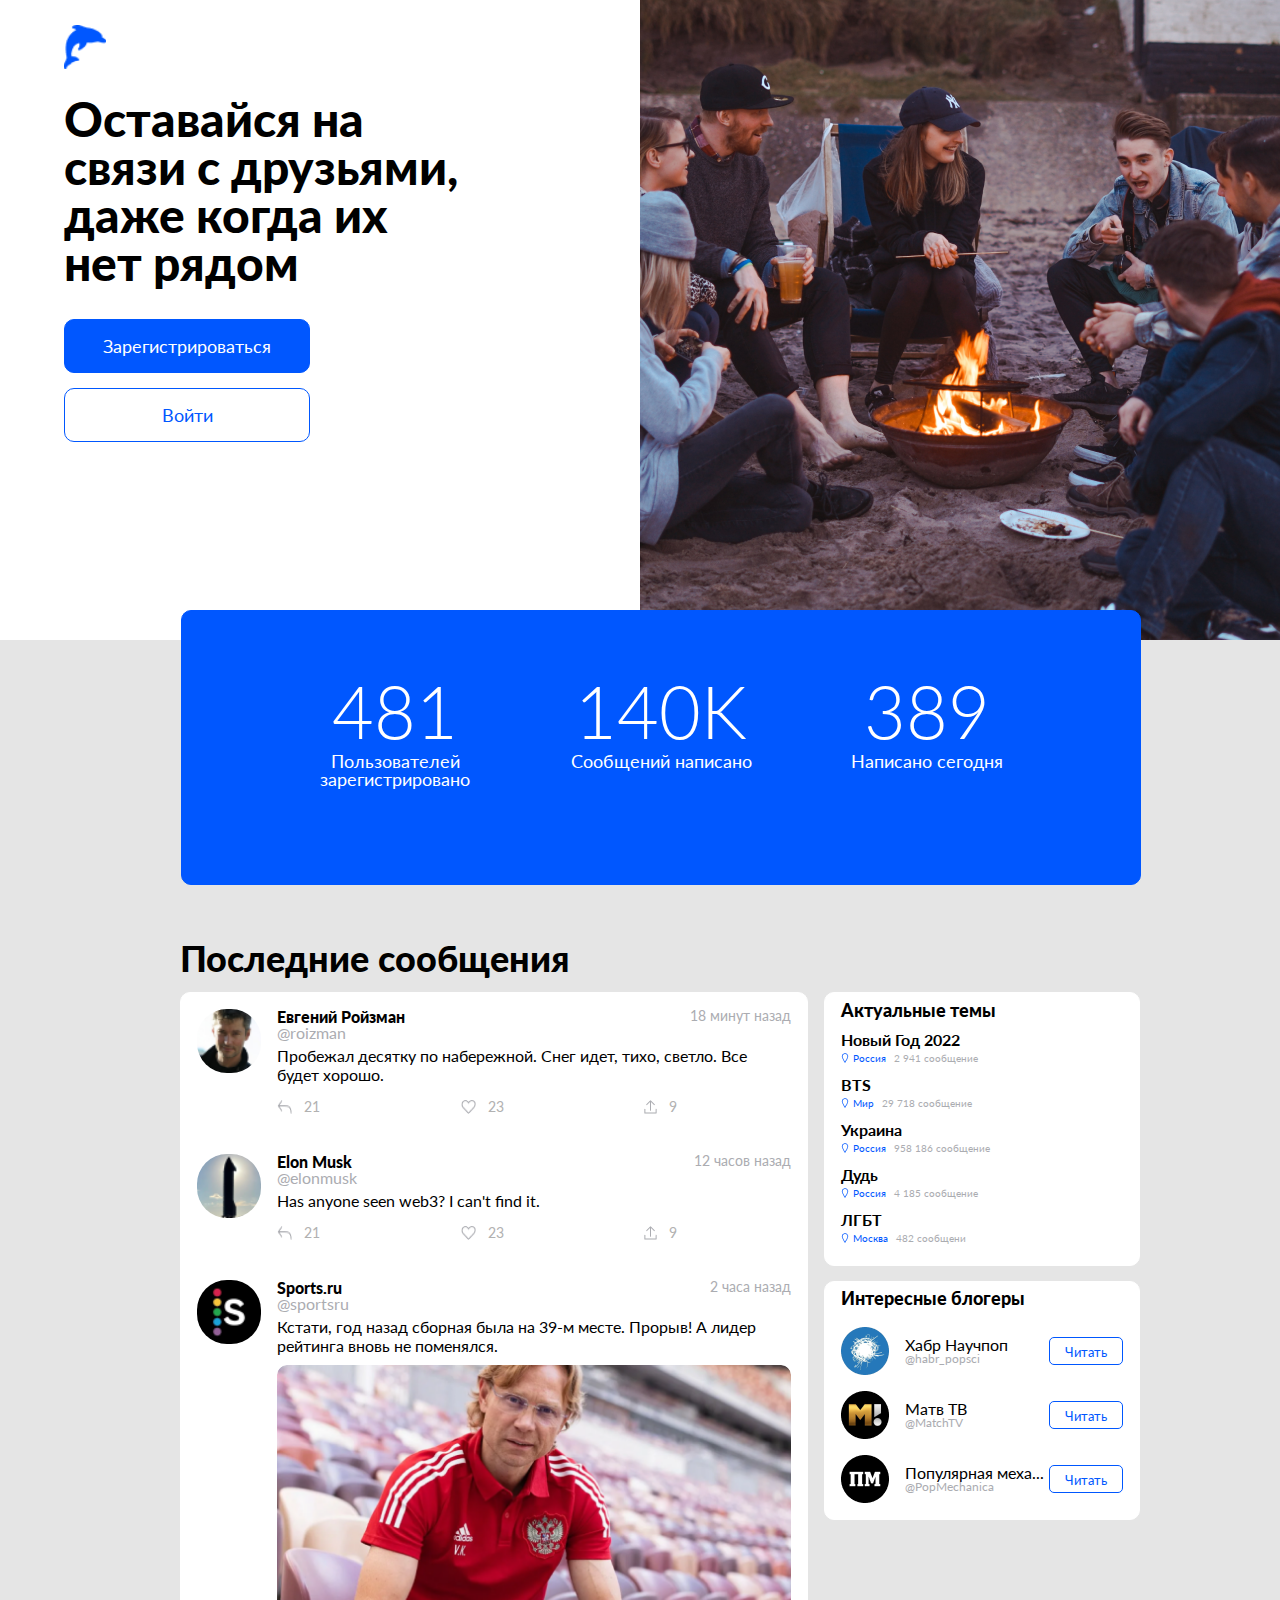
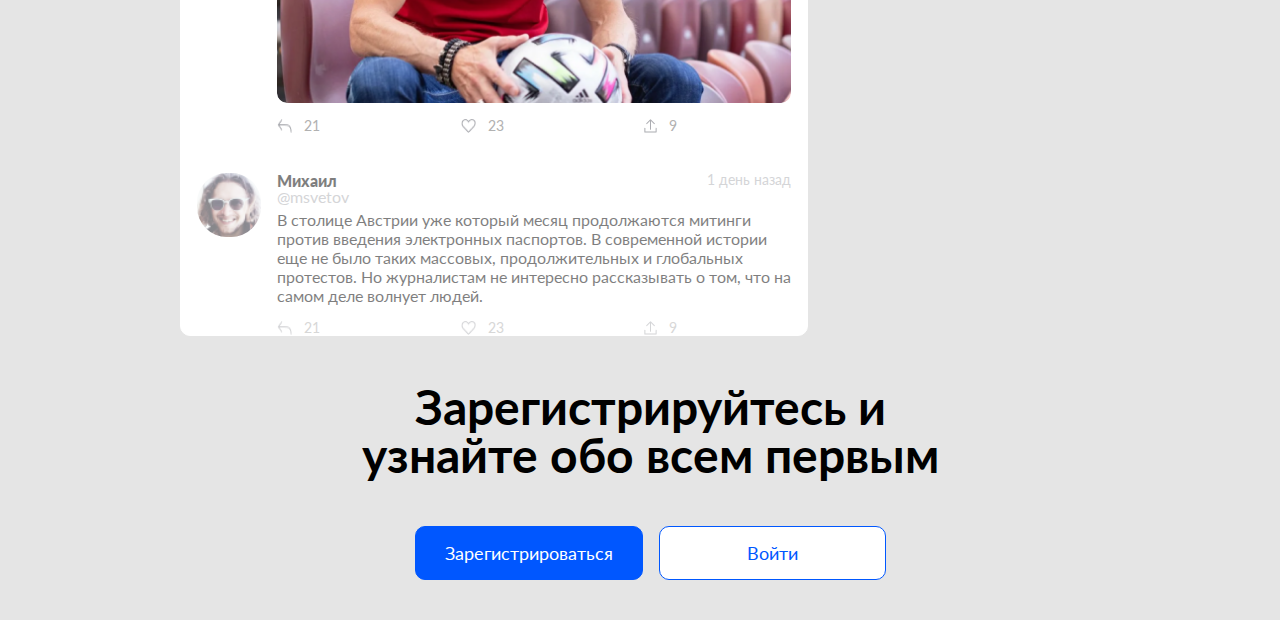
==== commit 49362aaa: "27 commit" ====
--- a/index.html
+++ b/index.html
@@ -19,6 +19,7 @@
       <button class="button__enter enter__top">Войти</button>
     </div>
     <div class="header__photo__block__des"><img src="img/header_picture_des.png"></div>
+    <div class="header__photo__block__mobile"><img src="img/header_picture.png"></div>
   </header>
   <main>
     <div class="main__content__stat">
@@ -44,9 +45,15 @@
             <div class="main__content__messages__userLogo"><img src="img/roizman.png">
             </div>
             <div class="main__content__messages__userText">
-              <div class="messages__userText__name"><p>Евгений Ройзман</p>
-              </div>
-              <div class="messages__userText__nickName"><p>@roizman</p>
+              <div class="messages__block__name__time">
+                <div>
+                  <div class="messages__userText__name"><p>Евгений Ройзман</p>
+                  </div>
+                  <div class="messages__userText__nickName"><p>@roizman</p>
+                  </div>
+                </div>
+                <div class="main__content__messages__userTime"><p>18 минут назад</p>
+                </div>
               </div>
               <div class="messages__userText__text"><p>Пробежал десятку по набережной. Снег идет, тихо, светло. Все будет хорошо.</p>
               </div>
@@ -64,8 +71,6 @@
                   <p>9</p>
                 </div>
               </div>
-            </div>
-            <div class="main__content__messages__userTime"><p>28 минут назад</p>
             </div>
           </div>
           <div class="messages__line"></div>
@@ -73,9 +78,15 @@
             <div class="main__content__messages__userLogo"><img src="img/ilon_mask.png">
             </div>
             <div class="main__content__messages__userText">
-              <div class="messages__userText__name"><p>Elon Musk</p>
-              </div>
-              <div class="messages__userText__nickName"><p>@elonmusk</p>
+              <div class="messages__block__name__time">
+                <div>
+                  <div class="messages__userText__name"><p>Elon Musk</p>
+                  </div>
+                  <div class="messages__userText__nickName"><p>@elonmusk</p>
+                  </div>
+                </div>
+                <div class="main__content__messages__userTime"><p>12 часов назад</p>
+                </div>
               </div>
               <div class="messages__userText__text"><p>Has anyone seen web3? I can't find it.</p>
               </div>
@@ -93,8 +104,6 @@
                   <p>9</p>
                 </div>
               </div>
-            </div>
-            <div class="main__content__messages__userTime"><p>12 часов назад</p>
             </div>
           </div>
           <div class="messages__line"></div>
@@ -102,9 +111,15 @@
             <div class="main__content__messages__userLogo"><img src="img/sports_ru_logo.png">
             </div>
             <div class="main__content__messages__userText">
-              <div class="messages__userText__name"><p>Sports.ru</p>
-              </div>
-              <div class="messages__userText__nickName"><p>@sportsru</p>
+              <div class="messages__block__name__time">
+                <div>
+                  <div class="messages__userText__name"><p>Sports.ru</p>
+                  </div>
+                  <div class="messages__userText__nickName"><p>@sportsru</p>
+                  </div>
+                </div>
+                <div class="main__content__messages__userTime"><p>2 часа назад</p>
+                </div>
               </div>
               <div class="messages__userText__text"><p>Кстати, год назад сборная была на 39-м месте. Прорыв! А лидер рейтинга вновь не поменялся.</p>
               </div>
@@ -125,8 +140,6 @@
                   <p>9</p>
                 </div>
               </div>
-            </div>
-            <div class="main__content__messages__userTime"><p>12 часов назад</p>
             </div>
           </div>
           <div class="messages__line"></div>
@@ -134,14 +147,32 @@
             <div class="main__content__messages__userLogo"><img src="img/svetov.png">
             </div>
             <div class="main__content__messages__userText">
-              <div class="messages__userText__name"><p>Михаил</p>
-              </div>
-              <div class="messages__userText__nickName"><p>@msvetov</p>
+              <div class="messages__block__name__time">
+                <div>
+                  <div class="messages__userText__name"><p>Михаил</p>
+                  </div>
+                  <div class="messages__userText__nickName"><p>@msvetov</p>
+                  </div>
+                </div>
+                <div class="main__content__messages__userTime"><p>1 день назад</p>
+                </div>
               </div>
               <div class="messages__userText__text"><p>В столице Австрии уже который месяц продолжаются митинги против введения электронных паспортов. В современной истории еще не было таких массовых, продолжительных и глобальных протестов. Но журналистам не интересно рассказывать о том, что на самом деле волнует людей.</p>
               </div>
-            </div>
-            <div class="main__content__messages__userTime"><p>1 день назад</p>
+              <div class="messages__userText__icons">
+                <div class="icon__right icon">
+                  <img src="img/right.png">
+                  <p>21</p>
+                </div>
+                <div class="icon__heart icon">
+                  <img src="img/heart.png">
+                  <p>23</p>
+                </div>
+                <div class="icon__share icon">
+                  <img src="img/share.png">
+                  <p>9</p>
+                </div>
+              </div>
             </div>
           </div>
         </div>
--- a/style.css
+++ b/style.css
@@ -126,9 +126,9 @@
 }
 
 .main__content__messages__userTime{
-  flex-grow: 1;
   text-align: end;
   color: #ABACB1;
+  width: 50px;
 }
 
 .messages__userText__nickName{
@@ -247,11 +247,26 @@
   display: none;
 }
 
+.header__photo__block__mobile img{
+  width: 100%;
+}
+
+.messages__block__name__time{
+  display: flex;
+  justify-content: space-between;
+}
+
+.main__content__messages__userText{
+  width: 100%;
+}
 
 @media screen and (min-width:1200px) {
   header{
     display: flex;
     flex-direction: row;
+  }
+  .header__photo__block__mobile{
+    display: none;
   }
   .header__content{
     flex-basis: 50%;
@@ -398,6 +413,7 @@
 
   .main__content__messages__userTime{
     font-size: 16px;
+    flex-grow: 1;
   }
 
   .messages__userText__name{
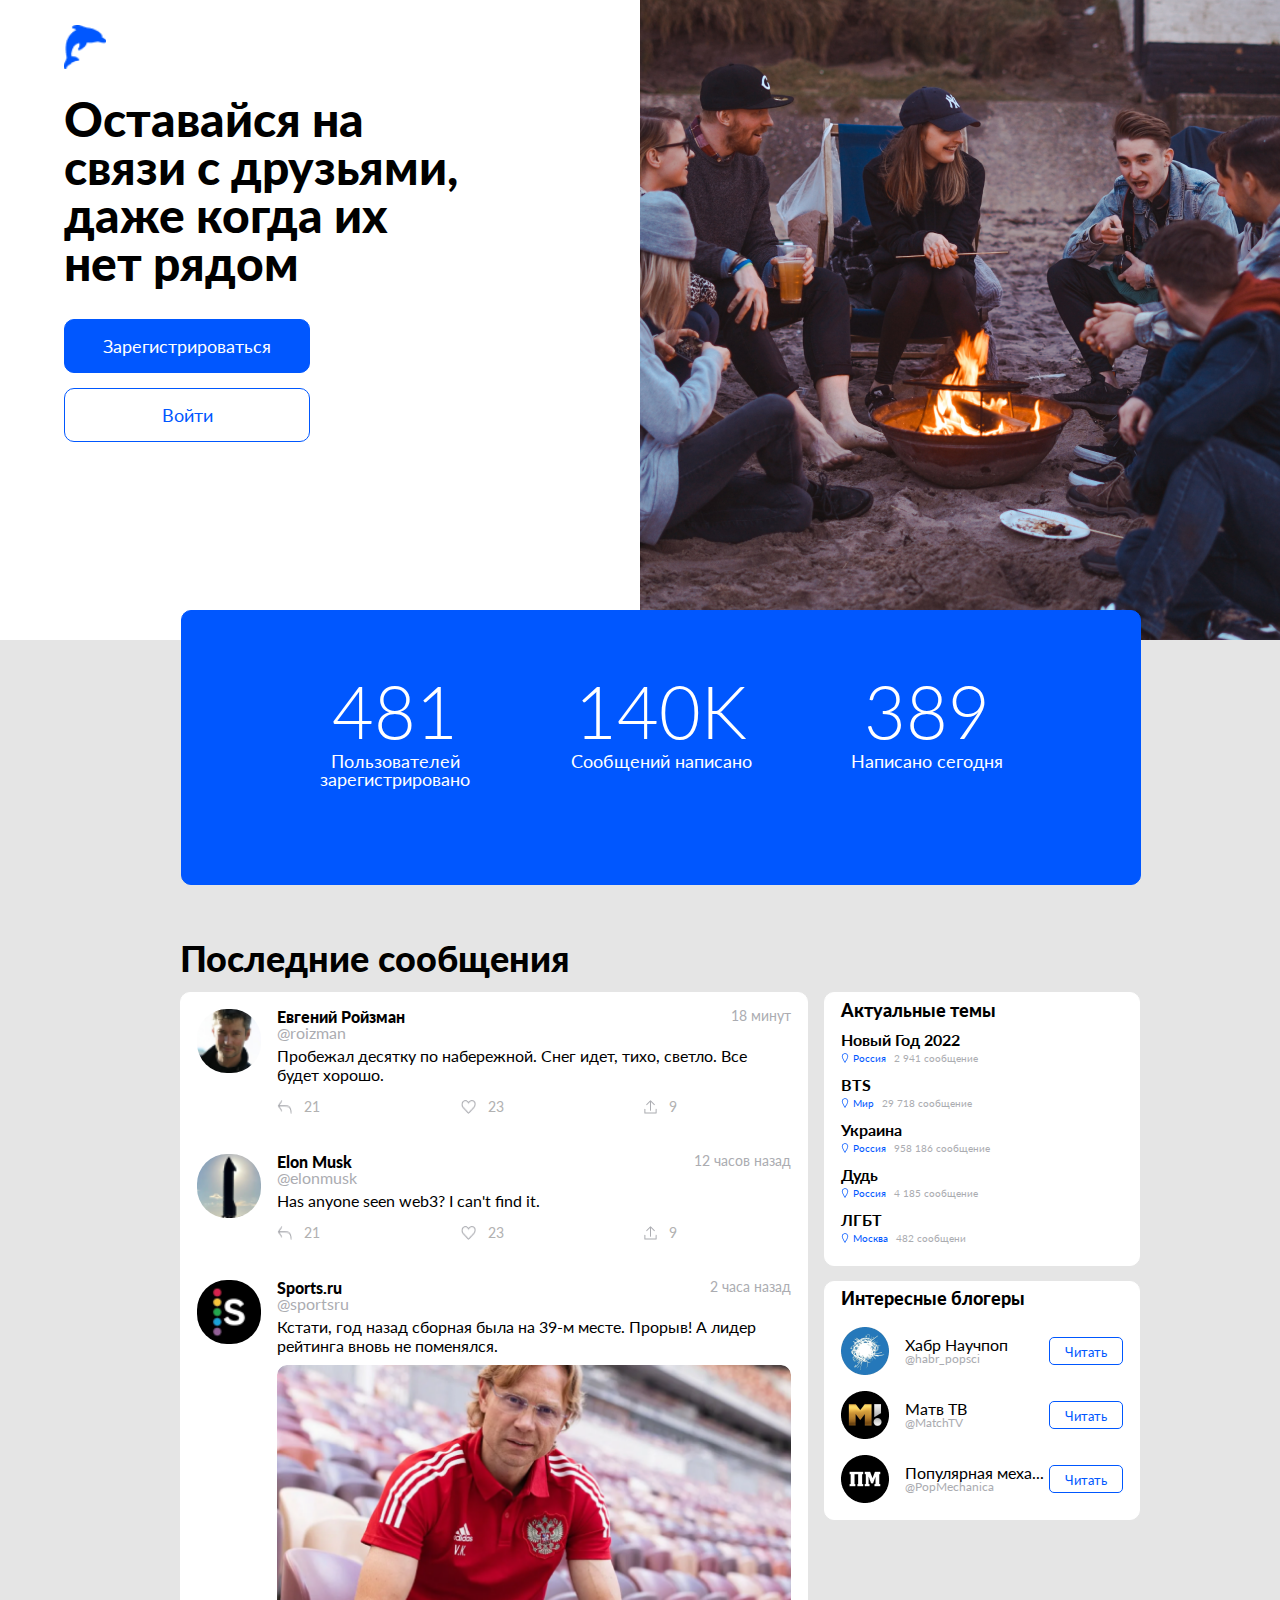
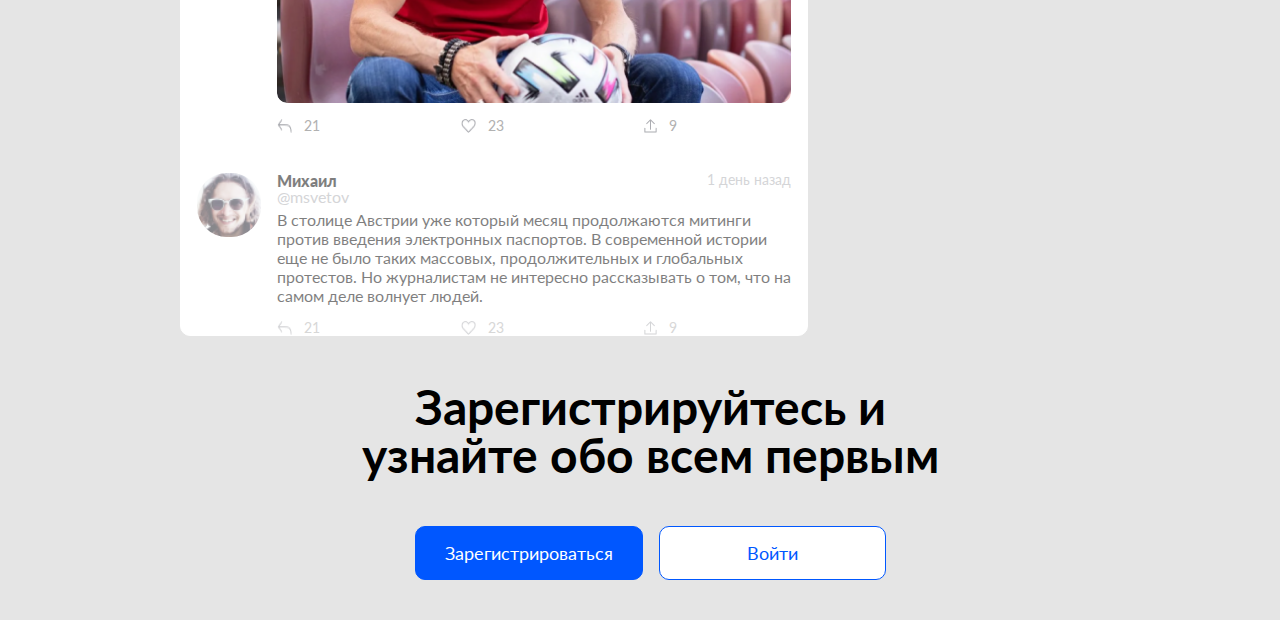
==== commit 7ff00313: "30 commit" ====
--- a/index.html
+++ b/index.html
@@ -52,7 +52,7 @@
                   <div class="messages__userText__nickName"><p>@roizman</p>
                   </div>
                 </div>
-                <div class="main__content__messages__userTime"><p>18 минут назад</p>
+                <div class="main__content__messages__userTime"><p>18 минут</p>
                 </div>
               </div>
               <div class="messages__userText__text"><p>Пробежал десятку по набережной. Снег идет, тихо, светло. Все будет хорошо.</p>
--- a/style.css
+++ b/style.css
@@ -43,8 +43,8 @@
 h1, h2, h3, h4, h5, h6 {font-size: inherit; font-weight: 400;}
 
 header{
-    display: flex;
-    flex-direction: column;
+  display: flex;
+  flex-direction: column;
 }
 
 .header__content{
@@ -264,6 +264,8 @@
   header{
     display: flex;
     flex-direction: row;
+    width: 1280px;
+    margin: 0 auto;
   }
   .header__photo__block__mobile{
     display: none;
@@ -276,9 +278,13 @@
   }
   main{
     background: #E5E5E5;
+    width: 1280px;
+    margin: 0 auto;
   }
   footer{
     background: #E5E5E5;
+    width: 1280px;
+    margin: 0 auto;
   }
   .main__content__messages__title{
     margin-left: 180px;
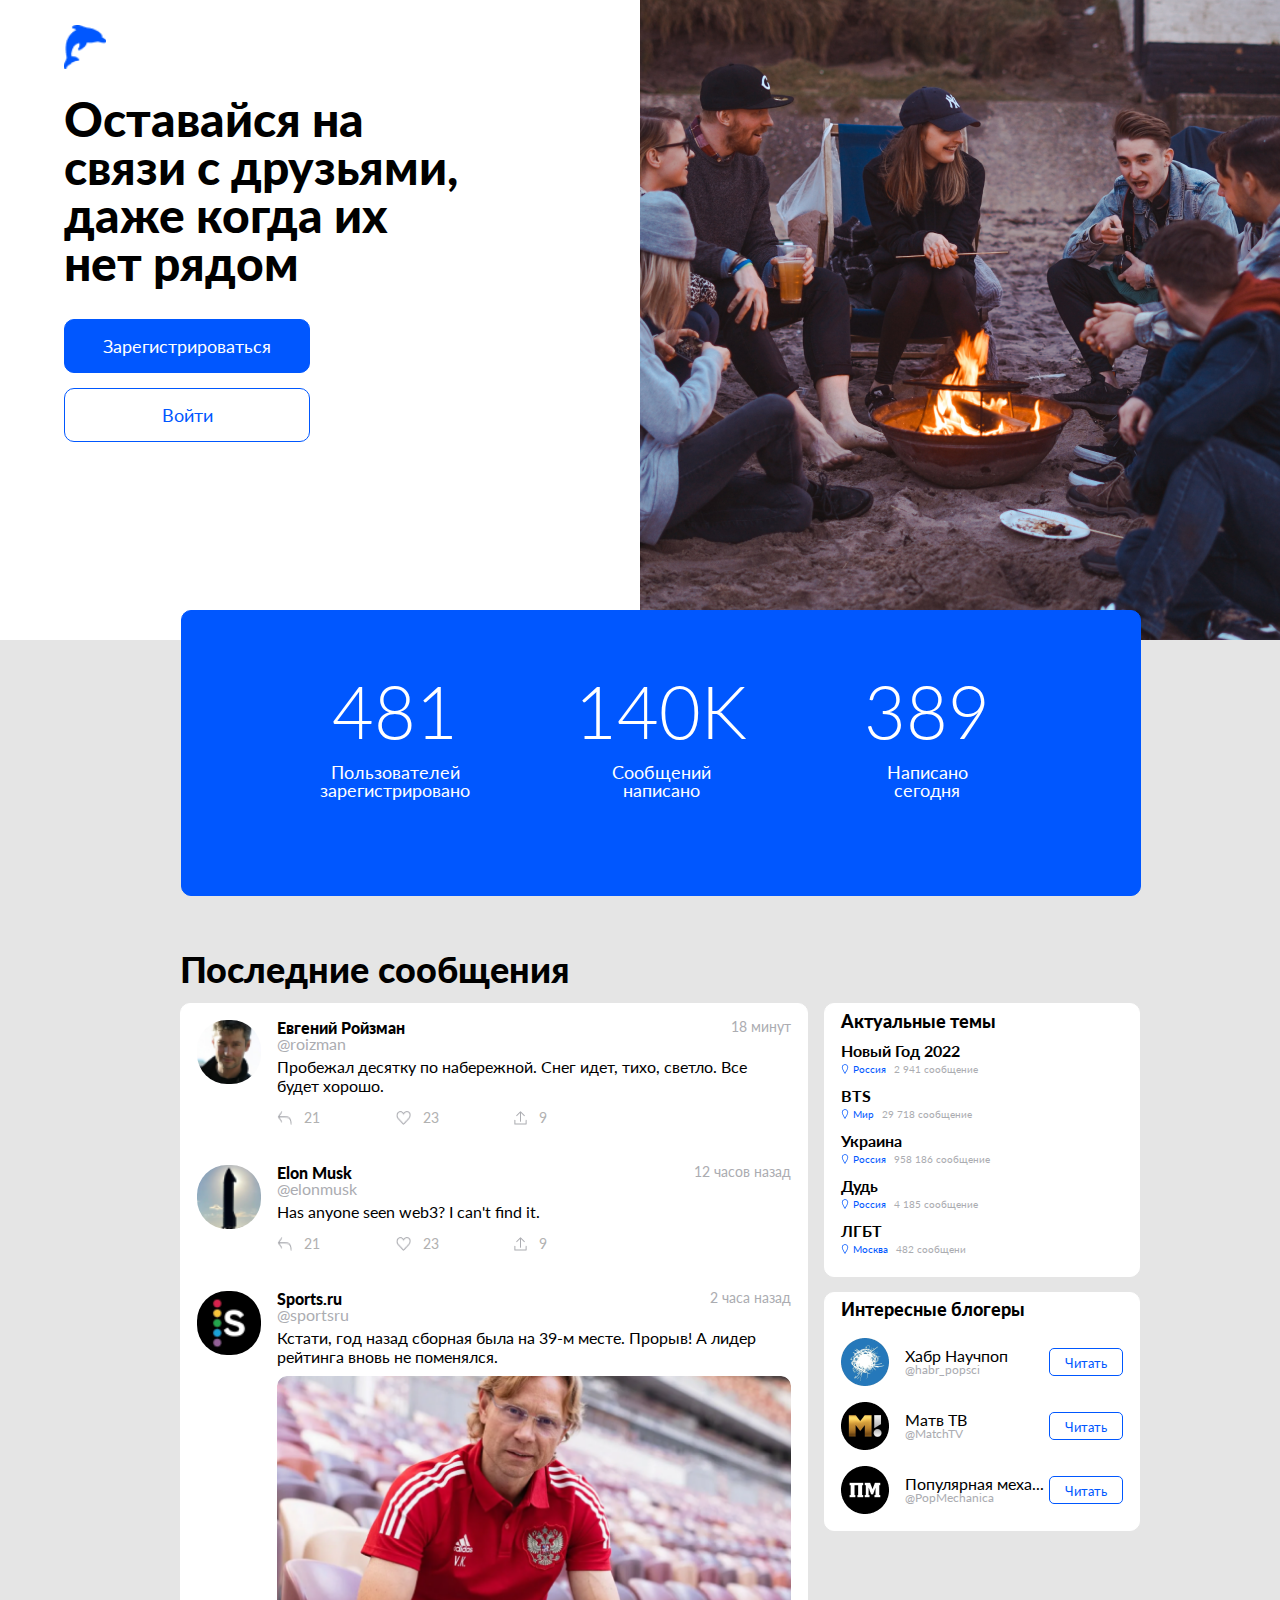
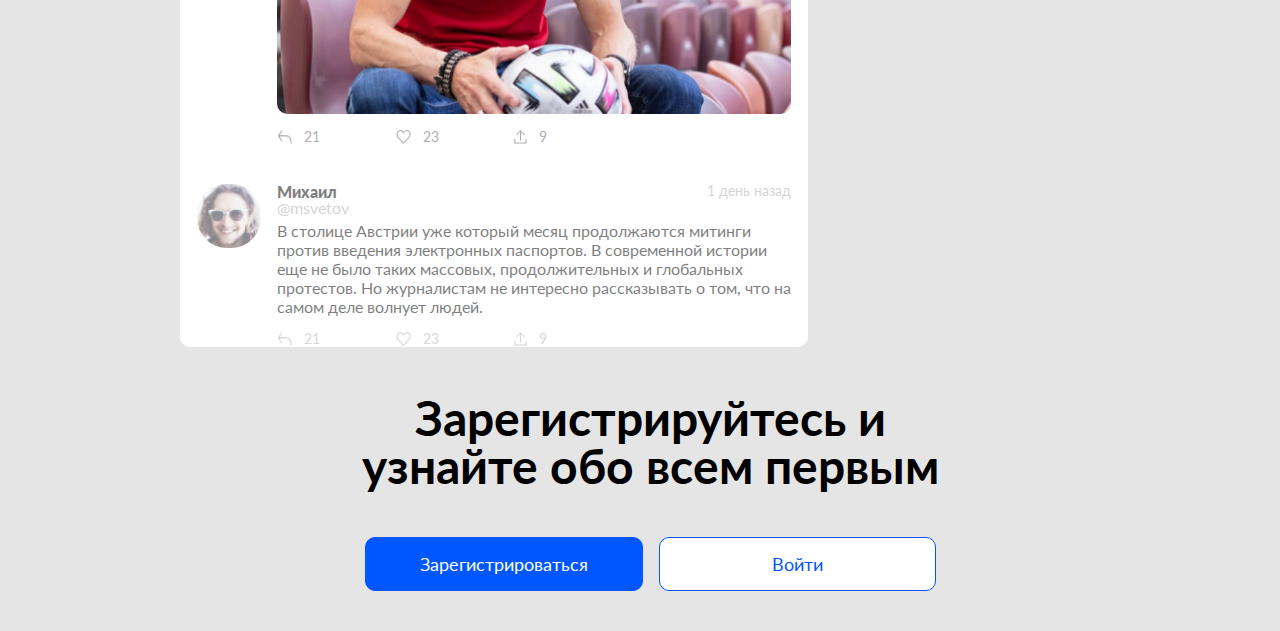
==== commit cce8557f: "commit" ====
--- a/index.html
+++ b/index.html
@@ -30,11 +30,11 @@
         </div>
         <div class="main__content__stat__block">
           <div class="main__content__stat__block__num">140K</div>
-          <div class="main__content__stat__block__text">Сообщений написано</div>
+          <div class="main__content__stat__block__text">Сообщений<br>написано</div>
         </div>
         <div class="main__content__stat__block">
           <div class="main__content__stat__block__num">389</div>
-          <div class="main__content__stat__block__text">Написано сегодня</div>
+          <div class="main__content__stat__block__text">Написано<br>сегодня</div>
         </div>
       </div>
     </div>
--- a/style.css
+++ b/style.css
@@ -172,7 +172,7 @@
 .messages__userText__icons{
   display: flex;
   justify-content: space-between;
-  margin-top: 5px;
+  margin-top: 13px;
   max-width: 200px;
 }
 
@@ -232,7 +232,7 @@
 .main__content__stat__block__text{
   font-size: 18px;
   font-weight: 400;
-  margin-top: 5px;
+  margin-top: 16px;
 }
 
 .messages__userText__text{
@@ -404,12 +404,12 @@
 
   .enter__footer{
     margin-left: 16px;
-    margin-right: 70px;
+    margin-right: 20px;
     height: 100%;
   }
 
   .reg__footer{
-    margin-left: 70px;
+    margin-left: 20px;
   }
 
   .main__content__messages__userLogo img{
@@ -554,7 +554,7 @@
   }
   .messages__userText__icons{
     margin-top: 16px;
-    min-width: 400px;
+    min-width: 270px;
   }
   .main__content__messages__userTime p{
     white-space: nowrap;
